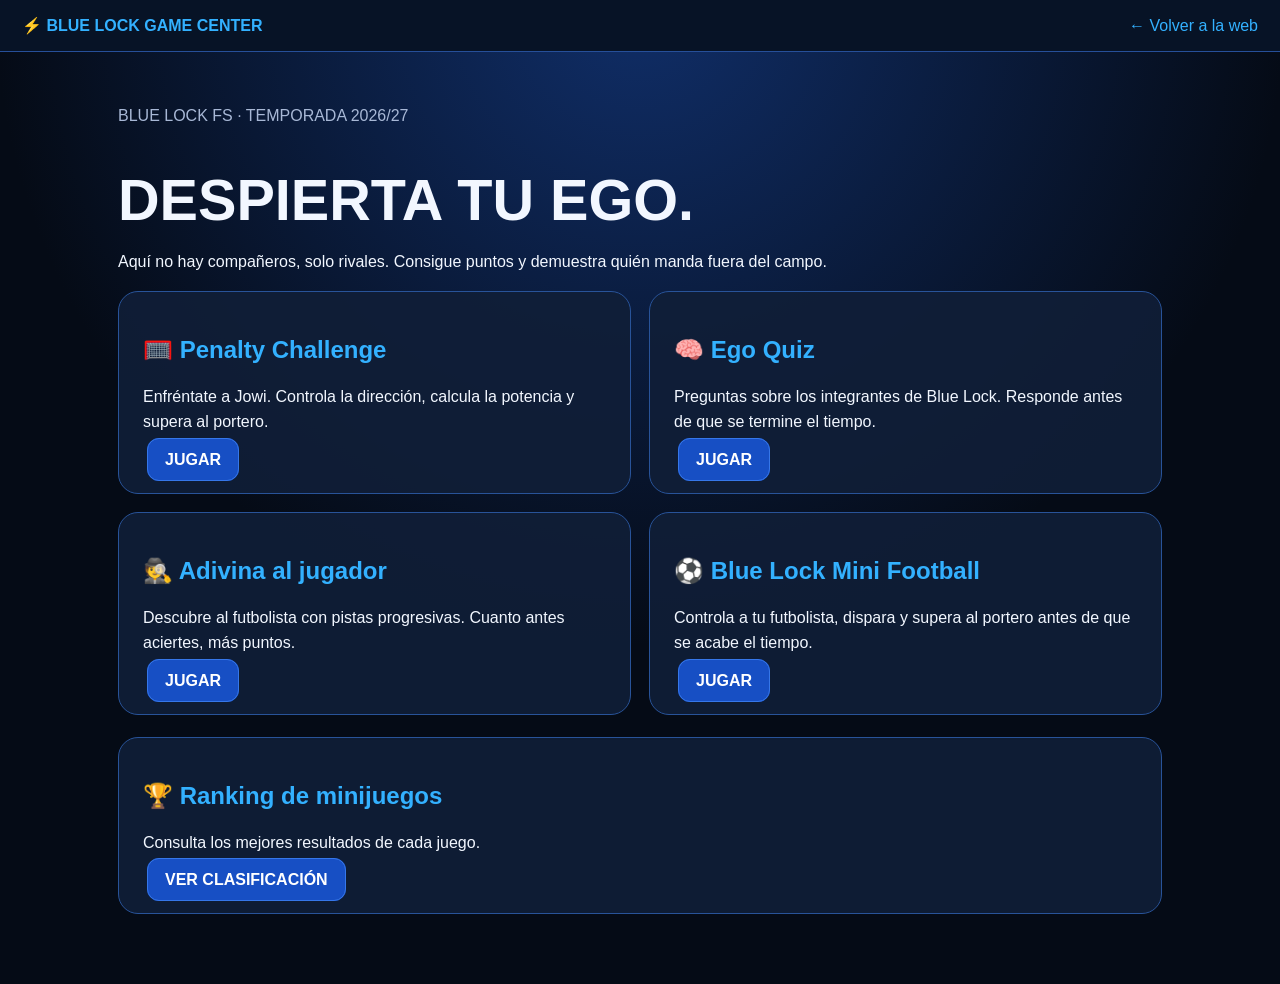
==== juegos.html @ 75c58702 "Add files via upload" ====
<!DOCTYPE html>
<html lang="es">
<head>
<meta charset="UTF-8">
<meta name="viewport" content="width=device-width, initial-scale=1">
<title>Blue Lock Game Center</title>
<link rel="stylesheet" href="juegos/estilo.css">
</head>
<body>

<header>
  <strong>⚡ BLUE LOCK GAME CENTER</strong>
  <a href="index.html">← Volver a la web</a>
</header>

<main>
  <p class="muted">BLUE LOCK FS · TEMPORADA 2026/27</p>
  <h1>DESPIERTA TU EGO.</h1>
  <p>
    Aquí no hay compañeros, solo rivales.
    Consigue puntos y demuestra quién manda
    fuera del campo.
  </p>

  <div class="grid">

    <div class="card">
      <h2>🥅 Penalty Challenge</h2>
      <p>
        Enfréntate a Jowi. Controla la dirección,
        calcula la potencia y supera al portero.
      </p>
      <a class="btn" href="juegos/penaltis.html">JUGAR</a>
    </div>

    <div class="card">
      <h2>🧠 Ego Quiz</h2>
      <p>
        Preguntas sobre los integrantes de Blue Lock.
        Responde antes de que se termine el tiempo.
      </p>
      <a class="btn" href="juegos/trivial.html">JUGAR</a>
    </div>

    <div class="card">
      <h2>🕵️ Adivina al jugador</h2>
      <p>
        Descubre al futbolista con pistas progresivas.
        Cuanto antes aciertes, más puntos.
      </p>
      <a class="btn" href="juegos/adivina.html">JUGAR</a>
    </div>

    <div class="card">
      <h2>⚽ Blue Lock Mini Football</h2>
      <p>
        Controla a tu futbolista, dispara y supera
        al portero antes de que se acabe el tiempo.
      </p>
      <a class="btn" href="juegos/futbol.html">JUGAR</a>
    </div>

  </div>

  <div class="card" style="margin-top:22px">
    <h2>🏆 Ranking de minijuegos</h2>
    <p>Consulta los mejores resultados de cada juego.</p>
    <a class="btn" href="juegos/ranking.html">
      VER CLASIFICACIÓN
    </a>
  </div>
</main>

</body>
</html>
---- juegos/estilo.css ----
:root {
  --bg: #050b16;
  --panel: #101e38;
  --blue: #1b6fff;
  --cyan: #33b1ff;
  --text: #f2f7ff;
  --muted: #a8b8d6;
}

* { box-sizing: border-box; }

body {
  margin: 0;
  color: var(--text);
  font-family: Arial, sans-serif;
  background:
    radial-gradient(circle at top, #102e68, transparent 55%),
    var(--bg);
  min-height: 100vh;
}

header {
  background: #071326;
  border-bottom: 1px solid #264f99;
  padding: 16px 22px;
  display: flex;
  align-items: center;
  justify-content: space-between;
  gap: 12px;
  flex-wrap: wrap;
}

header strong { color: var(--cyan); }

a { color: var(--cyan); text-decoration: none; }

main {
  max-width: 1080px;
  margin: auto;
  padding: 35px 18px 70px;
}

h1 {
  font-size: clamp(2rem, 6vw, 3.6rem);
  margin-bottom: 12px;
}

h2 { color: var(--cyan); }

p { line-height: 1.6; }

.muted { color: var(--muted); }

.grid {
  display: grid;
  grid-template-columns: repeat(2, minmax(0, 1fr));
  gap: 18px;
}

.card {
  background: #101e38e8;
  border: 1px solid #285399;
  border-radius: 20px;
  padding: 24px;
}

.card:hover { border-color: var(--cyan); }

.btn, button {
  cursor: pointer;
  border: 1px solid #3677e9;
  border-radius: 12px;
  background: #174fc4;
  color: white;
  padding: 12px 17px;
  font: inherit;
  font-weight: bold;
  margin: 4px;
}

button:hover, .btn:hover {
  background: #2376f5;
}

button:disabled {
  opacity: .45;
  cursor: not-allowed;
}

input {
  background: #081426;
  color: white;
  border: 1px solid #3974cd;
  padding: 12px;
  border-radius: 10px;
  max-width: 100%;
}

.status {
  color: var(--cyan);
  font-weight: bold;
  min-height: 28px;
}

.score {
  display: inline-block;
  padding: 12px 18px;
  background: #173a76;
  border-radius: 12px;
  margin: 5px;
}

canvas {
  display: block;
  max-width: 100%;
  background: #126342;
  border: 4px solid white;
  border-radius: 12px;
  margin: 20px auto;
  touch-action: none;
}

.choice {
  display: block;
  width: 100%;
  margin: 9px 0;
  text-align: left;
}

table {
  width: 100%;
  border-collapse: collapse;
}

th, td {
  text-align: left;
  padding: 12px;
  border-bottom: 1px solid #285399;
}

@media (max-width: 700px) {
  .grid { grid-template-columns: 1fr; }
}
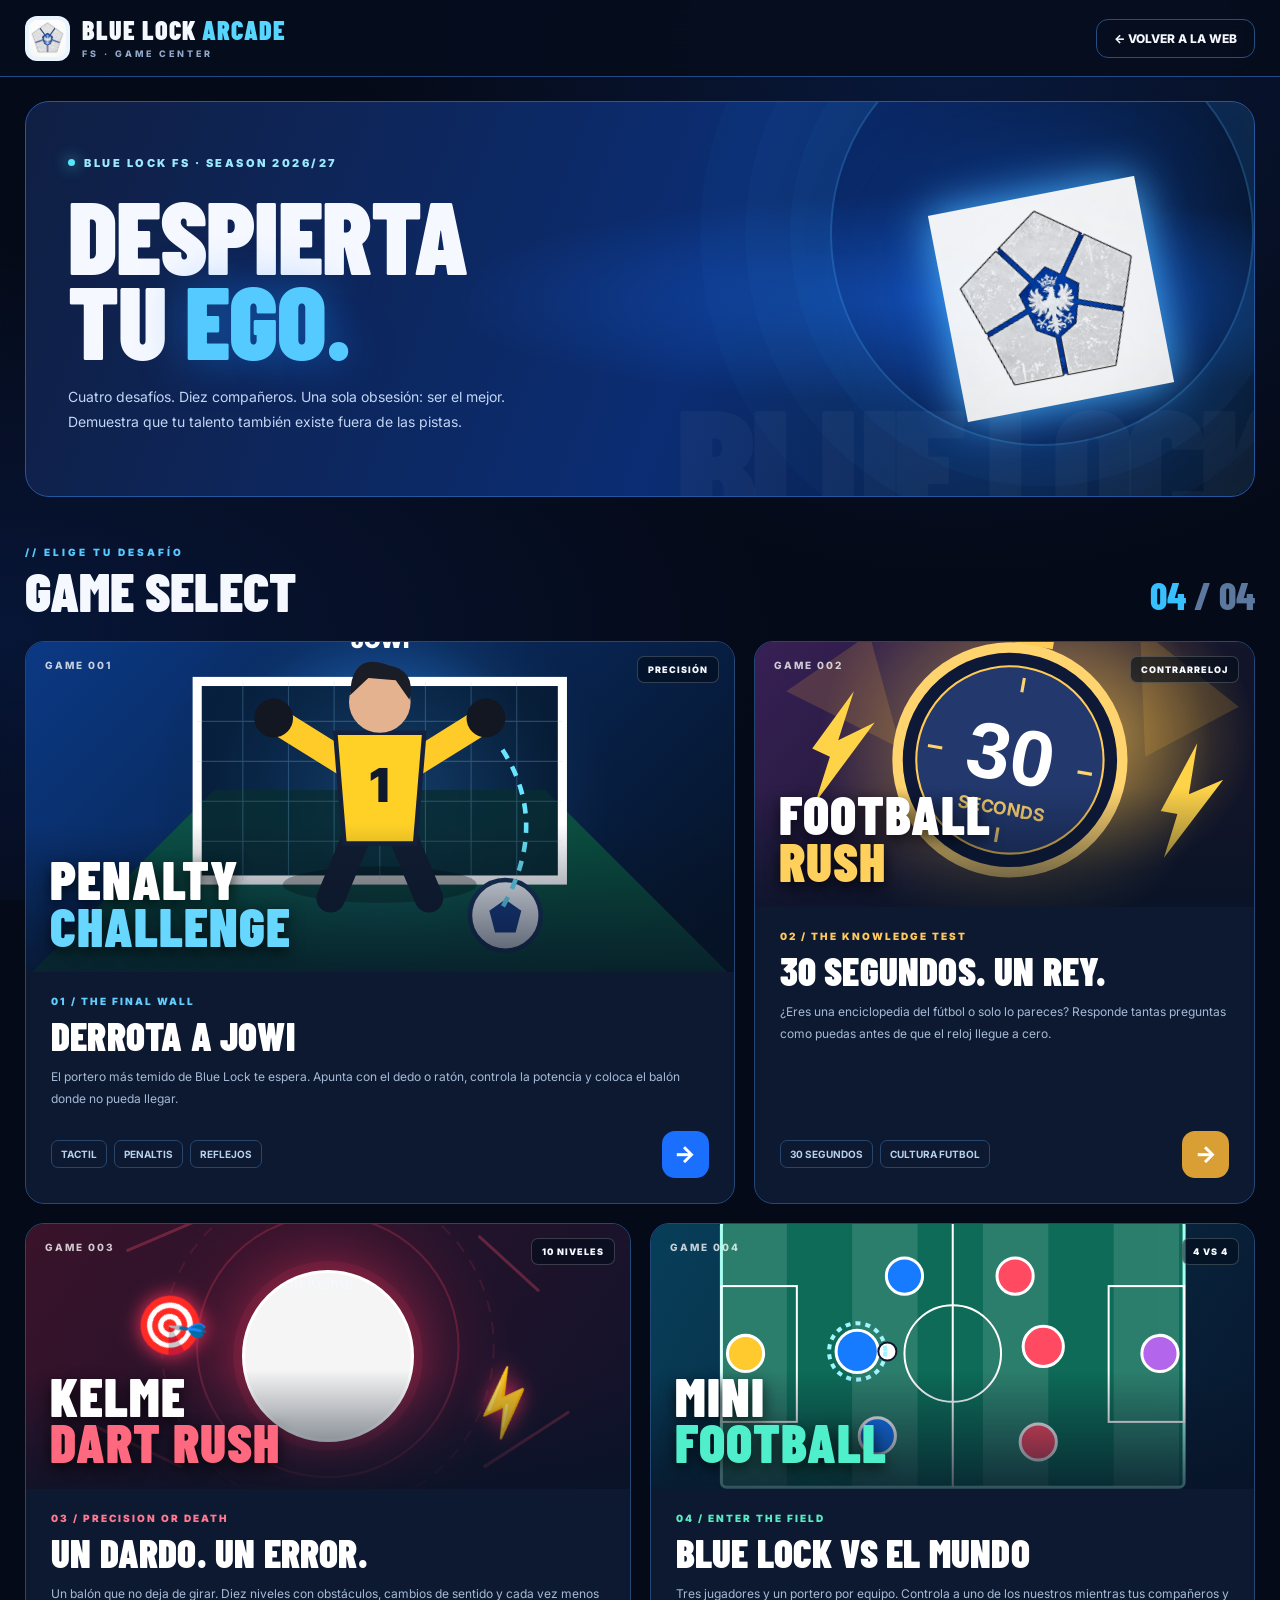
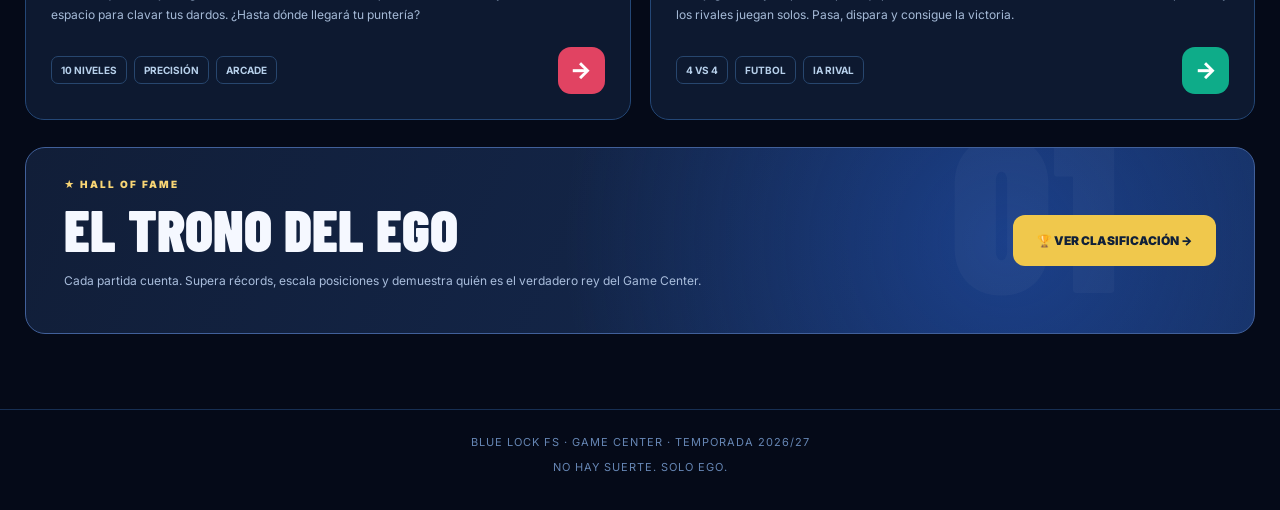
==== commit 0ab601ff: "Update juegos.html" ====
--- a/juegos.html
+++ b/juegos.html
@@ -4,73 +4,1422 @@
 <head>
 <meta charset="UTF-8">
 <meta name="viewport" content="width=device-width, initial-scale=1">
-<title>Blue Lock Game Center</title>
-<link rel="stylesheet" href="juegos/estilo.css">
+<meta name="theme-color" content="#050a18">
+<title>Blue Lock Arcade | Game Center</title>
+
+<style>
+@import url('https://fonts.googleapis.com/css2?family=Barlow+Condensed:wght@500;600;700;800;900&family=Inter:wght@400;500;600;700;800;900&display=swap');
+
+:root {
+  --bg:#050a18;
+  --surface:#0d1830;
+  --blue:#2176ff;
+  --cyan:#57d7ff;
+  --white:#f5f8ff;
+  --muted:#93a9ca;
+  --line:#24436c;
+}
+
+* {
+  box-sizing:border-box;
+}
+
+html {
+  scroll-behavior:smooth;
+}
+
+body {
+  margin:0;
+  background:var(--bg);
+  color:var(--white);
+  font-family:Inter,Arial,sans-serif;
+  overflow-x:hidden;
+}
+
+a {
+  text-decoration:none;
+  color:inherit;
+}
+
+button {
+  font:inherit;
+  cursor:pointer;
+}
+
+/* FONDO GENERAL */
+
+body::before {
+  content:"";
+  position:fixed;
+  inset:0;
+  z-index:-2;
+  pointer-events:none;
+
+  background:
+    radial-gradient(
+      ellipse at 75% 5%,
+      #14419c45,
+      transparent 44%
+    ),
+    radial-gradient(
+      ellipse at 0% 70%,
+      #0b2e7950,
+      transparent 43%
+    ),
+    #050a18;
+}
+
+body::after {
+  content:"";
+  position:fixed;
+  inset:0;
+  z-index:-1;
+  pointer-events:none;
+  opacity:.13;
+
+  background-image:
+    linear-gradient(#6494df25 1px,transparent 1px),
+    linear-gradient(90deg,#6494df25 1px,transparent 1px);
+
+  background-size:54px 54px;
+  mask-image:linear-gradient(transparent,#000 35%,transparent);
+}
+
+/* CABECERA */
+
+.arcade-header {
+  position:sticky;
+  top:0;
+  z-index:50;
+  background:#060d1dee;
+  backdrop-filter:blur(16px);
+  border-bottom:1px solid #224a87;
+}
+
+.header-inner {
+  max-width:1300px;
+  margin:auto;
+  min-height:76px;
+  padding:12px 25px;
+
+  display:flex;
+  align-items:center;
+  justify-content:space-between;
+  gap:20px;
+}
+
+.logo-group {
+  display:flex;
+  align-items:center;
+  gap:12px;
+}
+
+.logo-group img {
+  width:45px;
+  height:45px;
+  object-fit:contain;
+  background:#eaf4ff;
+  border-radius:12px;
+  padding:4px;
+}
+
+.logo-title {
+  font-family:'Barlow Condensed',Impact,sans-serif;
+  font-size:26px;
+  font-weight:900;
+  letter-spacing:1px;
+  line-height:1;
+}
+
+.logo-title span {
+  color:var(--cyan);
+}
+
+.logo-sub {
+  display:block;
+  font-family:Inter,sans-serif;
+  font-size:9px;
+  font-weight:800;
+  letter-spacing:3px;
+  color:var(--muted);
+  margin-top:5px;
+}
+
+.header-back {
+  border:1px solid #284d83;
+  padding:11px 17px;
+  border-radius:12px;
+  font-size:12px;
+  font-weight:800;
+  transition:.2s;
+}
+
+.header-back:hover {
+  background:#1a509a;
+  border-color:#65caff;
+}
+
+/* CUERPO */
+
+.arcade-container {
+  max-width:1300px;
+  margin:auto;
+  padding:0 25px 75px;
+}
+
+/* HERO SUPERIOR */
+
+.arcade-hero {
+  position:relative;
+  min-height:300px;
+  display:flex;
+  align-items:center;
+  overflow:hidden;
+  padding:48px 42px;
+  margin-top:24px;
+  border-radius:24px;
+  border:1px solid #26569d;
+
+  background:
+    radial-gradient(
+      ellipse at 75% 50%,
+      #1662de88,
+      transparent 38%
+    ),
+    linear-gradient(
+      110deg,
+      #101f43 0%,
+      #0b2d73 55%,
+      #071426 100%
+    );
+}
+
+.arcade-hero::before {
+  content:"";
+  position:absolute;
+  width:420px;
+  height:420px;
+  right:0;
+  top:-80px;
+  border:2px solid #4cb9ff44;
+  border-radius:50%;
+  box-shadow:
+    0 0 0 40px #37aaff0b,
+    0 0 0 85px #37aaff09,
+    0 0 0 130px #37aaff07;
+}
+
+.arcade-hero::after {
+  content:"BLUE LOCK";
+  position:absolute;
+  right:-25px;
+  bottom:-68px;
+  font-family:'Barlow Condensed',Impact,sans-serif;
+  font-weight:900;
+  font-size:170px;
+  letter-spacing:-8px;
+  color:#ffffff09;
+  white-space:nowrap;
+  pointer-events:none;
+}
+
+.hero-copy {
+  position:relative;
+  z-index:2;
+  max-width:690px;
+}
+
+.hero-label {
+  display:inline-flex;
+  align-items:center;
+  gap:9px;
+  font-size:11px;
+  font-weight:900;
+  letter-spacing:2.5px;
+  color:#9ce9ff;
+}
+
+.hero-label::before {
+  content:"";
+  width:7px;
+  height:7px;
+  background:#54e8ff;
+  border-radius:50%;
+  box-shadow:0 0 15px #54e8ff;
+}
+
+.arcade-hero h1 {
+  font-family:'Barlow Condensed',Impact,sans-serif;
+  font-size:clamp(55px,8vw,112px);
+  font-weight:900;
+  line-height:.83;
+  letter-spacing:-1px;
+  margin:22px 0;
+}
+
+.arcade-hero h1 span {
+  color:#54caff;
+  text-shadow:0 0 45px #1c8aff80;
+}
+
+.arcade-hero p {
+  color:#c2d5f4;
+  max-width:480px;
+  font-size:14px;
+  line-height:1.8;
+}
+
+.hero-emblem {
+  position:absolute;
+  right:8%;
+  top:50%;
+  transform:translateY(-50%) rotate(-11deg);
+  width:210px;
+  filter:
+    drop-shadow(0 0 22px #4ab6ff)
+    drop-shadow(0 0 60px #166aff80);
+  animation:emblemFloat 5s ease-in-out infinite;
+  opacity:.95;
+}
+
+@keyframes emblemFloat {
+  0%,100% {
+    transform:translateY(-50%) rotate(-11deg);
+  }
+  50% {
+    transform:translateY(-55%) rotate(-7deg);
+  }
+}
+
+/* TÍTULOS DE SECCIÓN */
+
+.section-heading {
+  display:flex;
+  align-items:flex-end;
+  justify-content:space-between;
+  gap:20px;
+  margin:49px 0 23px;
+}
+
+.section-kicker {
+  font-size:10px;
+  letter-spacing:3px;
+  font-weight:900;
+  color:#58caff;
+}
+
+.section-heading h2 {
+  font-family:'Barlow Condensed',Impact,sans-serif;
+  font-size:clamp(36px,5vw,55px);
+  font-weight:900;
+  margin:5px 0 0;
+  line-height:1;
+}
+
+.section-count {
+  font-family:'Barlow Condensed',Impact,sans-serif;
+  font-size:38px;
+  font-weight:800;
+  color:#5d789e;
+}
+
+.section-count span {
+  color:#38bfff;
+}
+
+/* GRID DE JUEGOS */
+
+.games-grid {
+  display:grid;
+  grid-template-columns:repeat(12,minmax(0,1fr));
+  gap:19px;
+}
+
+.game-tile {
+  position:relative;
+  display:flex;
+  flex-direction:column;
+  overflow:hidden;
+  min-width:0;
+  border-radius:19px;
+  border:1px solid #244776;
+  background:#0d1930;
+  transition:
+    transform .25s,
+    border-color .25s,
+    box-shadow .25s;
+}
+
+.game-tile:hover {
+  transform:translateY(-7px);
+  border-color:#4cbfff;
+  box-shadow:0 22px 60px #0009,0 0 24px #1489ff33;
+}
+
+.game-tile:focus-visible {
+  outline:3px solid #8ee4ff;
+  outline-offset:4px;
+}
+
+/* Primer juego grande */
+
+.game-featured {
+  grid-column:span 7;
+}
+
+/* Segundo juego */
+
+.game-secondary {
+  grid-column:span 5;
+}
+
+/* Fila inferior */
+
+.game-half {
+  grid-column:span 6;
+}
+
+/* PORTADAS */
+
+.game-art {
+  position:relative;
+  display:flex;
+  align-items:center;
+  justify-content:center;
+  height:265px;
+  overflow:hidden;
+  isolation:isolate;
+}
+
+.game-featured .game-art {
+  height:330px;
+}
+
+.game-art::after {
+  content:"";
+  position:absolute;
+  inset:0;
+  z-index:5;
+  pointer-events:none;
+  background:linear-gradient(
+    180deg,
+    transparent 55%,
+    #071326bb 100%
+  );
+}
+
+.game-art svg {
+  width:100%;
+  height:100%;
+  position:absolute;
+  inset:0;
+}
+
+.game-number {
+  position:absolute;
+  z-index:10;
+  top:17px;
+  left:19px;
+  font-size:10px;
+  letter-spacing:2px;
+  color:#ffffffc4;
+  font-weight:800;
+}
+
+.game-type {
+  position:absolute;
+  z-index:10;
+  top:14px;
+  right:15px;
+  padding:7px 10px;
+  background:#030d1a99;
+  border:1px solid #ffffff30;
+  border-radius:7px;
+  font-size:9px;
+  font-weight:900;
+  letter-spacing:1px;
+}
+
+/* PENALTIS */
+
+.penalty-art {
+  background:
+    radial-gradient(circle at 50% 50%,#167effbb,transparent 45%),
+    linear-gradient(135deg,#0b3984,#051122);
+}
+
+.penalty-art .cover-title {
+  color:#fff;
+}
+
+/* TRIVIAL */
+
+.quiz-art {
+  background:
+    radial-gradient(circle at 72% 35%,#f3b64166,transparent 35%),
+    linear-gradient(130deg,#382055,#121529 70%);
+}
+
+/* DARDOS */
+
+.dart-art {
+  background:
+    radial-gradient(circle at center,#df28504c,transparent 55%),
+    linear-gradient(125deg,#39132a,#10132b);
+}
+
+.dart-ball {
+  width:172px;
+  height:172px;
+  position:absolute;
+  z-index:3;
+  top:50%;
+  left:50%;
+  transform:translate(-50%,-50%);
+
+  border-radius:50%;
+  border:3px solid #fff;
+  box-shadow:
+    0 0 0 9px #ff436019,
+    0 0 55px #fa386170;
+
+  background:#f5f5f5;
+  object-fit:cover;
+
+  animation:ballSpin 9s linear infinite;
+}
+
+@keyframes ballSpin {
+  from {
+    transform:translate(-50%,-50%) rotate(0deg);
+  }
+  to {
+    transform:translate(-50%,-50%) rotate(360deg);
+  }
+}
+
+.dart-decoration {
+  position:absolute;
+  z-index:4;
+  font-size:57px;
+  filter:drop-shadow(0 0 10px #ff315c);
+}
+
+.dart-one {
+  left:18%;
+  top:25%;
+  transform:rotate(35deg);
+}
+
+.dart-two {
+  right:15%;
+  bottom:20%;
+  transform:rotate(-25deg);
+}
+
+/* MINI FOOTBALL */
+
+.football-art {
+  background:
+    radial-gradient(circle at center,#158e8170,transparent 62%),
+    linear-gradient(120deg,#083e59,#08172e);
+}
+
+/* TEXTO DE LAS TARJETAS */
+
+.game-content {
+  padding:23px 25px 25px;
+  display:flex;
+  flex-direction:column;
+  flex:1;
+}
+
+.game-category {
+  font-size:10px;
+  font-weight:900;
+  color:#62ceff;
+  letter-spacing:2px;
+}
+
+.game-content h3 {
+  font-family:'Barlow Condensed',Impact,sans-serif;
+  font-size:clamp(29px,3.5vw,39px);
+  font-weight:900;
+  letter-spacing:.2px;
+  margin:9px 0 11px;
+  line-height:1;
+  color:white;
+}
+
+.game-content p {
+  color:#a5bad7;
+  font-size:12px;
+  line-height:1.8;
+  margin:0;
+}
+
+.game-bottom {
+  margin-top:auto;
+  padding-top:21px;
+  display:flex;
+  justify-content:space-between;
+  align-items:center;
+  gap:14px;
+}
+
+.game-tags {
+  display:flex;
+  gap:7px;
+  flex-wrap:wrap;
+}
+
+.game-tag {
+  color:#b7d0eb;
+  font-size:10px;
+  font-weight:700;
+  border:1px solid #27466e;
+  border-radius:7px;
+  padding:7px 9px;
+}
+
+.play-arrow {
+  width:47px;
+  height:47px;
+  border-radius:13px;
+  display:grid;
+  place-items:center;
+  background:#1b6fff;
+  color:white;
+  font-size:23px;
+  font-weight:800;
+  flex-shrink:0;
+  transition:.2s;
+}
+
+.game-tile:hover .play-arrow {
+  background:#49c5ff;
+  color:#06152c;
+  transform:translateX(4px);
+}
+
+/* TEXTO SOBRE PORTADAS */
+
+.art-title {
+  position:absolute;
+  z-index:6;
+  left:24px;
+  bottom:23px;
+  font-family:'Barlow Condensed',Impact,sans-serif;
+  font-size:clamp(30px,5vw,54px);
+  font-weight:900;
+  line-height:.86;
+  letter-spacing:1px;
+  color:#fff;
+  text-shadow:0 5px 15px #000b;
+}
+
+.art-title span {
+  color:#68d7ff;
+}
+
+.quiz-art .art-title span {
+  color:#ffd05c;
+}
+
+.dart-art .art-title span {
+  color:#ff697f;
+}
+
+.football-art .art-title span {
+  color:#50efcb;
+}
+
+/* RANKING */
+
+.ranking-banner {
+  position:relative;
+  display:grid;
+  grid-template-columns:1fr auto;
+  gap:25px;
+  align-items:center;
+  overflow:hidden;
+  margin-top:27px;
+  padding:30px 38px;
+
+  border-radius:20px;
+  border:1px solid #41609a;
+  background:
+    radial-gradient(circle at 80% 50%,#2257c480,transparent 45%),
+    linear-gradient(115deg,#111e38,#152b55);
+}
+
+.ranking-banner::after {
+  content:"01";
+  position:absolute;
+  right:135px;
+  top:-75px;
+  font-family:'Barlow Condensed',Impact,sans-serif;
+  font-weight:900;
+  font-size:220px;
+  color:#ffffff08;
+  pointer-events:none;
+}
+
+.ranking-left {
+  position:relative;
+  z-index:2;
+}
+
+.ranking-label {
+  color:#f9d675;
+  font-size:10px;
+  font-weight:900;
+  letter-spacing:2px;
+}
+
+.ranking-left h2 {
+  font-family:'Barlow Condensed',Impact,sans-serif;
+  font-weight:900;
+  font-size:clamp(37px,5vw,58px);
+  line-height:1;
+  margin:10px 0;
+}
+
+.ranking-left p {
+  color:#a9bddc;
+  font-size:12px;
+  line-height:1.8;
+}
+
+.ranking-button {
+  position:relative;
+  z-index:2;
+  padding:18px 24px;
+  border-radius:12px;
+  background:#f0c84c;
+  color:#102039;
+  font-weight:900;
+  font-size:12px;
+  white-space:nowrap;
+  transition:.2s;
+}
+
+.ranking-button:hover {
+  transform:translateY(-3px);
+  background:#ffe38c;
+}
+
+/* PIE */
+
+.arcade-footer {
+  border-top:1px solid #172f53;
+  padding:25px 15px;
+  text-align:center;
+  color:#6686b4;
+  font-size:11px;
+  letter-spacing:1px;
+}
+
+/* ANIMACIONES */
+
+@keyframes pulseGlow {
+  0%,100% {opacity:.6;}
+  50% {opacity:1;}
+}
+
+@keyframes slideIn {
+  from {
+    opacity:0;
+    transform:translateY(20px);
+  }
+  to {
+    opacity:1;
+    transform:translateY(0);
+  }
+}
+
+.game-tile {
+  animation:slideIn .55s both;
+}
+
+.game-tile:nth-child(2) {animation-delay:.08s;}
+.game-tile:nth-child(3) {animation-delay:.16s;}
+.game-tile:nth-child(4) {animation-delay:.24s;}
+
+/* RESPONSIVE */
+
+@media(max-width:950px) {
+  .game-featured,
+  .game-secondary,
+  .game-half {
+    grid-column:span 6;
+  }
+
+  .game-featured .game-art {
+    height:265px;
+  }
+
+  .hero-emblem {
+    width:150px;
+    right:5%;
+    opacity:.6;
+  }
+}
+
+@media(max-width:650px) {
+  .arcade-container {
+    padding:0 13px 50px;
+  }
+
+  .header-inner {
+    padding:10px 14px;
+  }
+
+  .logo-title {
+    font-size:21px;
+  }
+
+  .logo-group img {
+    width:37px;
+    height:37px;
+  }
+
+  .header-back {
+    font-size:10px;
+    padding:9px 11px;
+  }
+
+  .arcade-hero {
+    min-height:265px;
+    padding:30px 23px;
+    margin-top:13px;
+  }
+
+  .arcade-hero h1 {
+    font-size:66px;
+  }
+
+  .arcade-hero p {
+    font-size:12px;
+    max-width:270px;
+  }
+
+  .hero-emblem {
+    width:125px;
+    right:-24px;
+    top:37%;
+    opacity:.32;
+  }
+
+  .section-heading {
+    margin:36px 0 18px;
+  }
+
+  .game-featured,
+  .game-secondary,
+  .game-half {
+    grid-column:span 12;
+  }
+
+  .game-art,
+  .game-featured .game-art {
+    height:235px;
+  }
+
+  .game-content {
+    padding:19px;
+  }
+
+  .game-content h3 {
+    font-size:33px;
+  }
+
+  .art-title {
+    font-size:42px;
+  }
+
+  .ranking-banner {
+    grid-template-columns:1fr;
+    padding:25px;
+    gap:15px;
+  }
+
+  .ranking-button {
+    text-align:center;
+  }
+}
+
+@media(prefers-reduced-motion:reduce) {
+  *,
+  *::before,
+  *::after {
+    animation-duration:.01ms!important;
+    transition-duration:.01ms!important;
+  }
+}
+</style>
 </head>
+
 <body>
 
-<header>
-  <strong>⚡ BLUE LOCK GAME CENTER</strong>
-  <a href="index.html">← Volver a la web</a>
+<!-- CABECERA -->
+
+<header class="arcade-header">
+  <div class="header-inner">
+
+    <a href="index.html" class="logo-group">
+      <img src="assets/logo-bluelock.png" alt="Escudo Blue Lock">
+
+      <div>
+        <div class="logo-title">
+          BLUE LOCK <span>ARCADE</span>
+        </div>
+        <small class="logo-sub">FS · GAME CENTER</small>
+      </div>
+    </a>
+
+    <a href="index.html" class="header-back">
+      ← VOLVER A LA WEB
+    </a>
+
+  </div>
 </header>
 
-<main>
-  <p class="muted">BLUE LOCK FS · TEMPORADA 2026/27</p>
-  <h1>DESPIERTA TU EGO.</h1>
-  <p>
-    Aquí no hay compañeros, solo rivales.
-    Consigue puntos y demuestra quién manda
-    fuera del campo.
-  </p>
-
-  <div class="grid">
-
-    <div class="card">
-      <h2>🥅 Penalty Challenge</h2>
+<main class="arcade-container">
+
+  <!-- PORTADA PRINCIPAL -->
+
+  <section class="arcade-hero">
+
+    <div class="hero-copy">
+      <div class="hero-label">
+        BLUE LOCK FS · SEASON 2026/27
+      </div>
+
+      <h1>
+        DESPIERTA<br>
+        TU <span>EGO.</span>
+      </h1>
+
       <p>
-        Enfréntate a Jowi. Controla la dirección,
-        calcula la potencia y supera al portero.
+        Cuatro desafíos. Diez compañeros.
+        Una sola obsesión: ser el mejor.
+        Demuestra que tu talento también existe
+        fuera de las pistas.
       </p>
-      <a class="btn" href="juegos/penaltis.html">JUGAR</a>
     </div>
 
-    <div class="card">
-      <h2>🧠 Ego Quiz</h2>
+    <img
+      class="hero-emblem"
+      src="assets/logo-bluelock.png"
+      alt=""
+    >
+
+  </section>
+
+  <!-- SELECCIÓN DE JUEGOS -->
+
+  <div class="section-heading">
+    <div>
+      <div class="section-kicker">
+        // ELIGE TU DESAFÍO
+      </div>
+      <h2>GAME SELECT</h2>
+    </div>
+
+    <div class="section-count">
+      <span>04</span> / 04
+    </div>
+  </div>
+
+  <div class="games-grid">
+
+    <!-- ==================================
+         JUEGO 1 - PENALTIS
+    =================================== -->
+
+    <a href="juegos/penaltis.html"
+       class="game-tile game-featured">
+
+      <div class="game-art penalty-art">
+
+        <span class="game-number">GAME 001</span>
+        <span class="game-type">PRECISIÓN</span>
+
+        <svg viewBox="0 0 620 340"
+             preserveAspectRatio="xMidYMid slice"
+             aria-hidden="true">
+
+          <defs>
+            <radialGradient id="penaltyGlow">
+              <stop stop-color="#399cff" stop-opacity=".9"/>
+              <stop offset="1" stop-color="#051329" stop-opacity="0"/>
+            </radialGradient>
+          </defs>
+
+          <circle cx="320" cy="160" r="210"
+                  fill="url(#penaltyGlow)"/>
+
+          <!-- Campo -->
+          <path d="M 0 320 L 165 155 L 455 155 L 620 320"
+                fill="#0c593f" opacity=".8"/>
+
+          <!-- Portería -->
+          <rect x="150" y="60" width="320" height="174"
+                fill="#07192cb0"
+                stroke="white" stroke-width="8"/>
+
+          <!-- Red -->
+          <g stroke="#90d8ff" opacity=".22">
+            <path d="M190 60V234 M230 60V234 M270 60V234
+                     M310 60V234 M350 60V234 M390 60V234
+                     M430 60V234"/>
+            <path d="M150 95H470 M150 130H470
+                     M150 165H470 M150 200H470"/>
+          </g>
+
+          <!-- Portero Jowi -->
+          <g transform="translate(310 150)">
+            <ellipse cx="0" cy="88" rx="85" ry="16"
+                     fill="#000" opacity=".3"/>
+
+            <!-- Piernas -->
+            <path d="M-17 38L-43 100 M17 38L43 100"
+                  stroke="#111c31"
+                  stroke-width="25"
+                  stroke-linecap="round"/>
+
+            <!-- Brazos -->
+            <path d="M-30 -18L-91 -56
+                     M30 -18L91 -56"
+                  stroke="#ffcb29"
+                  stroke-width="23"
+                  stroke-linecap="round"/>
+
+            <!-- Guantes -->
+            <circle cx="-93" cy="-58" r="17" fill="#121722"/>
+            <circle cx="93" cy="-58" r="17" fill="#121722"/>
+
+            <!-- Cuerpo -->
+            <path d="M-39 -45L39 -45L31 52L-31 52Z"
+                  fill="#ffd126"
+                  stroke="#15213c" stroke-width="4"/>
+
+            <text x="0" y="16" text-anchor="middle"
+                  font-size="41" font-weight="900"
+                  fill="#111a2c">1</text>
+
+            <!-- Cabeza -->
+            <circle cx="0" cy="-72" r="27"
+                    fill="#e5b290"/>
+
+            <!-- Pelo -->
+            <path d="M-26 -78Q-25 -117 8 -104
+                     Q32 -100 26 -74
+                     L14 -91L-10 -93Z"
+                  fill="#1a1c26"/>
+
+            <text x="0" y="-119" font-size="19"
+                  font-weight="900" fill="white"
+                  text-anchor="middle">JOWI</text>
+          </g>
+
+          <!-- Balón -->
+          <circle cx="420" cy="265" r="31"
+                  fill="#f7f9ff"
+                  stroke="#173258" stroke-width="4"/>
+
+          <path d="M420 251L434 261L429 280
+                   L411 280L406 261Z"
+                fill="#183d89"/>
+
+          <!-- Trayectoria -->
+          <path d="M418 257Q460 182 415 116"
+                fill="none"
+                stroke="#69e6ff"
+                stroke-width="4"
+                stroke-dasharray="9 8"/>
+
+        </svg>
+
+        <div class="art-title">
+          PENALTY<br>
+          <span>CHALLENGE</span>
+        </div>
+
+      </div>
+
+      <div class="game-content">
+        <div class="game-category">
+          01 / THE FINAL WALL
+        </div>
+
+        <h3>DERROTA A JOWI</h3>
+
+        <p>
+          El portero más temido de Blue Lock te espera.
+          Apunta con el dedo o ratón, controla la potencia
+          y coloca el balón donde no pueda llegar.
+        </p>
+
+        <div class="game-bottom">
+          <div class="game-tags">
+            <span class="game-tag">TACTIL</span>
+            <span class="game-tag">PENALTIS</span>
+            <span class="game-tag">REFLEJOS</span>
+          </div>
+
+          <span class="play-arrow">→</span>
+        </div>
+      </div>
+
+    </a>
+
+    <!-- ==================================
+         JUEGO 2 - FOOTBALL RUSH
+    =================================== -->
+
+    <a href="juegos/trivial.html"
+       class="game-tile game-secondary">
+
+      <div class="game-art quiz-art">
+
+        <span class="game-number">GAME 002</span>
+        <span class="game-type">CONTRARRELOJ</span>
+
+        <svg viewBox="0 0 480 340"
+             preserveAspectRatio="xMidYMid slice"
+             aria-hidden="true">
+
+          <defs>
+            <radialGradient id="quizGlow">
+              <stop stop-color="#ffca55" stop-opacity=".6"/>
+              <stop offset="1" stop-color="#ffca55" stop-opacity="0"/>
+            </radialGradient>
+          </defs>
+
+          <circle cx="250" cy="150" r="190"
+                  fill="url(#quizGlow)"/>
+
+          <!-- Fragmentos decorativos -->
+          <path d="M30 90L110 35L140 145Z"
+                fill="#ffba3b" opacity=".17"/>
+          <path d="M370 30L465 105L375 153Z"
+                fill="#ffba3b" opacity=".16"/>
+
+          <!-- Cronómetro -->
+          <g transform="translate(245 156) rotate(10)">
+            <circle r="108" fill="#0e1938"
+                    stroke="#ffd36e" stroke-width="10"/>
+            <circle r="90" fill="#23386d"
+                    stroke="#ffca55" stroke-width="2"/>
+
+            <path d="M-22 -112V-131H22V-112"
+                  fill="#ffcb55"/>
+
+            <g stroke="#ffd36e" stroke-width="3">
+              <path d="M0 -80V-66 M80 0H66
+                       M0 80V66 M-80 0H-66"/>
+            </g>
+
+            <text x="0" y="21"
+                  text-anchor="middle"
+                  font-size="76"
+                  font-weight="900"
+                  fill="white"
+                  font-family="Arial">30</text>
+
+            <text x="0" y="53"
+                  text-anchor="middle"
+                  font-size="17"
+                  font-weight="bold"
+                  fill="#ffd36e">SECONDS</text>
+          </g>
+
+          <!-- Relámpagos -->
+          <path d="M55 145L95 90L80 137L115 120L58 197L72 153Z"
+                fill="#ffd348"/>
+          <path d="M390 205L425 140L417 189L450 175L393 250L406 208Z"
+                fill="#ffd348"/>
+
+        </svg>
+
+        <div class="art-title">
+          FOOTBALL<br>
+          <span>RUSH</span>
+        </div>
+
+      </div>
+
+      <div class="game-content">
+        <div class="game-category"
+             style="color:#ffc95d">
+          02 / THE KNOWLEDGE TEST
+        </div>
+
+        <h3>30 SEGUNDOS. UN REY.</h3>
+
+        <p>
+          ¿Eres una enciclopedia del fútbol o solo
+          lo pareces? Responde tantas preguntas
+          como puedas antes de que el reloj llegue a cero.
+        </p>
+
+        <div class="game-bottom">
+          <div class="game-tags">
+            <span class="game-tag">30 SEGUNDOS</span>
+            <span class="game-tag">CULTURA FUTBOL</span>
+          </div>
+
+          <span class="play-arrow"
+                style="background:#d99f35">→</span>
+        </div>
+      </div>
+
+    </a>
+
+    <!-- ==================================
+         JUEGO 3 - KELME DART RUSH
+    =================================== -->
+
+    <a href="juegos/adivina.html"
+       class="game-tile game-half">
+
+      <div class="game-art dart-art">
+
+        <span class="game-number">GAME 003</span>
+        <span class="game-type">10 NIVELES</span>
+
+        <!-- Gráficos de fondo -->
+        <svg viewBox="0 0 600 300"
+             preserveAspectRatio="xMidYMid slice"
+             aria-hidden="true">
+
+          <circle cx="300" cy="140" r="130"
+                  fill="none"
+                  stroke="#ff4560"
+                  stroke-opacity=".23"
+                  stroke-width="2"/>
+
+          <circle cx="300" cy="140" r="165"
+                  fill="none"
+                  stroke="#ff4560"
+                  stroke-opacity=".12"
+                  stroke-width="2"
+                  stroke-dasharray="12 10"/>
+
+          <path d="M100 45L170 15 M450 30L510 85
+                   M70 220L155 260 M455 260L540 205"
+                stroke="#ff4c6b"
+                stroke-width="3"
+                opacity=".3"/>
+
+        </svg>
+
+        <img
+          src="assets/balon-kelme.png"
+          class="dart-ball"
+          alt="Balón Kelme"
+        >
+
+        <span class="dart-decoration dart-one">🎯</span>
+        <span class="dart-decoration dart-two">⚡</span>
+
+        <div class="art-title">
+          KELME<br>
+          <span>DART RUSH</span>
+        </div>
+
+      </div>
+
+      <div class="game-content">
+        <div class="game-category"
+             style="color:#ff7992">
+          03 / PRECISION OR DEATH
+        </div>
+
+        <h3>UN DARDO. UN ERROR.</h3>
+
+        <p>
+          Un balón que no deja de girar.
+          Diez niveles con obstáculos, cambios de sentido
+          y cada vez menos espacio para clavar tus dardos.
+          ¿Hasta dónde llegará tu puntería?
+        </p>
+
+        <div class="game-bottom">
+          <div class="game-tags">
+            <span class="game-tag">10 NIVELES</span>
+            <span class="game-tag">PRECISIÓN</span>
+            <span class="game-tag">ARCADE</span>
+          </div>
+
+          <span class="play-arrow"
+                style="background:#e14362">→</span>
+        </div>
+      </div>
+
+    </a>
+
+    <!-- ==================================
+         JUEGO 4 - MINI FOOTBALL
+    =================================== -->
+
+    <a href="juegos/futbol.html"
+       class="game-tile game-half">
+
+      <div class="game-art football-art">
+
+        <span class="game-number">GAME 004</span>
+        <span class="game-type">4 VS 4</span>
+
+        <svg viewBox="0 0 600 300"
+             preserveAspectRatio="xMidYMid slice"
+             aria-hidden="true">
+
+          <!-- Campo perspectiva -->
+          <g transform="translate(70 15)">
+            <rect x="0" y="0"
+                  width="460" height="265"
+                  rx="5"
+                  fill="#0d6b57"
+                  stroke="#a2fff0"
+                  stroke-width="3"/>
+
+            <g opacity=".13" fill="#ffffff">
+              <rect x="0" y="0" width="65" height="265"/>
+              <rect x="130" y="0" width="65" height="265"/>
+              <rect x="260" y="0" width="65" height="265"/>
+              <rect x="390" y="0" width="65" height="265"/>
+            </g>
+
+            <path d="M230 0V265"
+                  stroke="white" stroke-width="2"/>
+
+            <circle cx="230" cy="132"
+                    r="48"
+                    stroke="white"
+                    stroke-width="2"
+                    fill="none"/>
+
+            <rect x="0" y="65" width="75" height="135"
+                  fill="none" stroke="white"
+                  stroke-width="2"/>
+
+            <rect x="385" y="65" width="75" height="135"
+                  fill="none" stroke="white"
+                  stroke-width="2"/>
+
+            <!-- Porteros -->
+            <circle cx="24" cy="132" r="18"
+                    fill="#ffca2d" stroke="white" stroke-width="3"/>
+            <circle cx="436" cy="132" r="18"
+                    fill="#b366ec" stroke="white" stroke-width="3"/>
+
+            <!-- Azules -->
+            <circle cx="135" cy="130" r="21"
+                    fill="#167bff" stroke="white" stroke-width="3"/>
+            <circle cx="182" cy="55" r="18"
+                    fill="#167bff" stroke="white" stroke-width="3"/>
+            <circle cx="155" cy="214" r="18"
+                    fill="#167bff" stroke="white" stroke-width="3"/>
+
+            <!-- Rivales -->
+            <circle cx="320" cy="125" r="20"
+                    fill="#ff4a62" stroke="white" stroke-width="3"/>
+            <circle cx="292" cy="55" r="18"
+                    fill="#ff4a62" stroke="white" stroke-width="3"/>
+            <circle cx="315" cy="220" r="18"
+                    fill="#ff4a62" stroke="white" stroke-width="3"/>
+
+            <!-- Balón -->
+            <circle cx="165" cy="130" r="9"
+                    fill="white" stroke="#10182d" stroke-width="2"/>
+
+            <!-- Anillo de jugador -->
+            <circle cx="135" cy="130" r="28"
+                    fill="none"
+                    stroke="#a0f6ff"
+                    stroke-width="4"
+                    stroke-dasharray="5 5"/>
+          </g>
+
+        </svg>
+
+        <div class="art-title">
+          MINI<br>
+          <span>FOOTBALL</span>
+        </div>
+
+      </div>
+
+      <div class="game-content">
+        <div class="game-category"
+             style="color:#5aebc6">
+          04 / ENTER THE FIELD
+        </div>
+
+        <h3>BLUE LOCK VS EL MUNDO</h3>
+
+        <p>
+          Tres jugadores y un portero por equipo.
+          Controla a uno de los nuestros mientras
+          tus compañeros y los rivales juegan solos.
+          Pasa, dispara y consigue la victoria.
+        </p>
+
+        <div class="game-bottom">
+          <div class="game-tags">
+            <span class="game-tag">4 VS 4</span>
+            <span class="game-tag">FUTBOL</span>
+            <span class="game-tag">IA RIVAL</span>
+          </div>
+
+          <span class="play-arrow"
+                style="background:#0eac89">→</span>
+        </div>
+      </div>
+
+    </a>
+
+  </div>
+
+  <!-- ==================================
+       RANKING GENERAL
+  =================================== -->
+
+  <section class="ranking-banner">
+
+    <div class="ranking-left">
+
+      <div class="ranking-label">
+        ★ HALL OF FAME
+      </div>
+
+      <h2>EL TRONO DEL EGO</h2>
+
       <p>
-        Preguntas sobre los integrantes de Blue Lock.
-        Responde antes de que se termine el tiempo.
+        Cada partida cuenta.
+        Supera récords, escala posiciones
+        y demuestra quién es el verdadero
+        rey del Game Center.
       </p>
-      <a class="btn" href="juegos/trivial.html">JUGAR</a>
+
     </div>
 
-    <div class="card">
-      <h2>🕵️ Adivina al jugador</h2>
-      <p>
-        Descubre al futbolista con pistas progresivas.
-        Cuanto antes aciertes, más puntos.
-      </p>
-      <a class="btn" href="juegos/adivina.html">JUGAR</a>
-    </div>
-
-    <div class="card">
-      <h2>⚽ Blue Lock Mini Football</h2>
-      <p>
-        Controla a tu futbolista, dispara y supera
-        al portero antes de que se acabe el tiempo.
-      </p>
-      <a class="btn" href="juegos/futbol.html">JUGAR</a>
-    </div>
-
-  </div>
-
-  <div class="card" style="margin-top:22px">
-    <h2>🏆 Ranking de minijuegos</h2>
-    <p>Consulta los mejores resultados de cada juego.</p>
-    <a class="btn" href="juegos/ranking.html">
-      VER CLASIFICACIÓN
+    <a href="juegos/ranking.html"
+       class="ranking-button">
+      🏆 VER CLASIFICACIÓN →
     </a>
-  </div>
+
+  </section>
+
 </main>
+
+<footer class="arcade-footer">
+  BLUE LOCK FS · GAME CENTER · TEMPORADA 2026/27
+  <p>NO HAY SUERTE. SOLO EGO.</p>
+</footer>
 
 </body>
 </html>
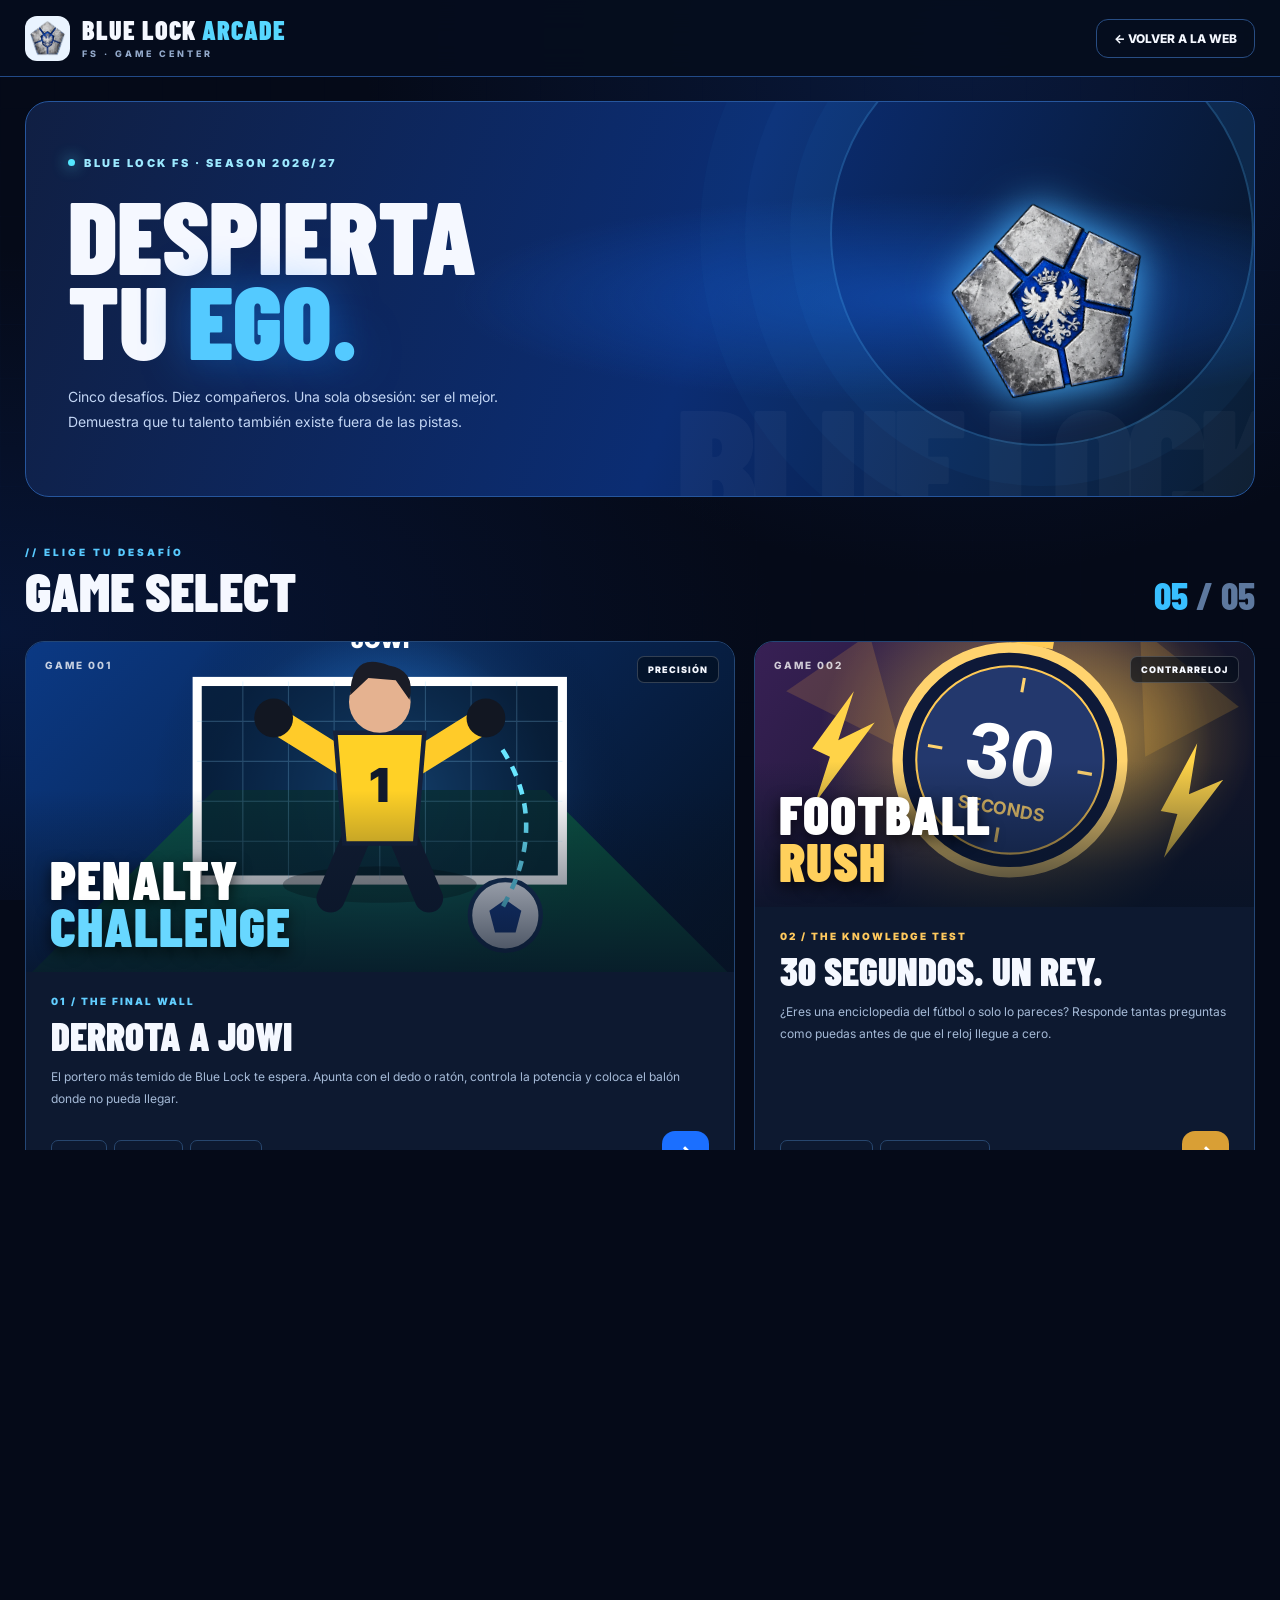
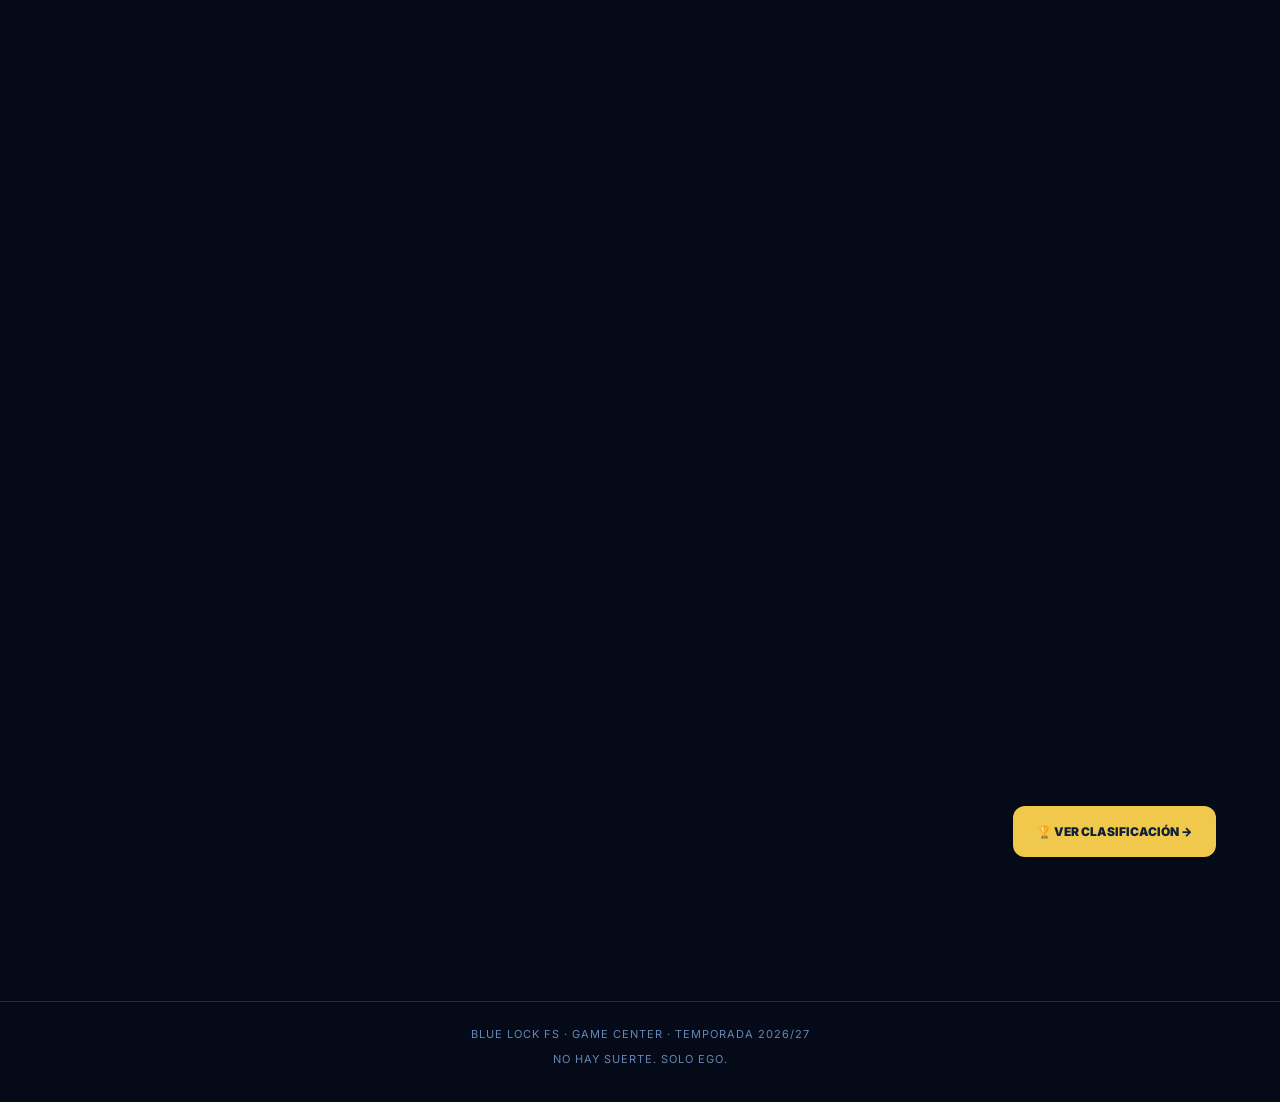
==== commit f2c27e06: "Update juegos.html" ====
--- a/juegos.html
+++ b/juegos.html
@@ -11,850 +11,612 @@
 @import url('https://fonts.googleapis.com/css2?family=Barlow+Condensed:wght@500;600;700;800;900&family=Inter:wght@400;500;600;700;800;900&display=swap');
 
 :root {
-  --bg:#050a18;
-  --surface:#0d1830;
-  --blue:#2176ff;
-  --cyan:#57d7ff;
-  --white:#f5f8ff;
-  --muted:#93a9ca;
-  --line:#24436c;
-}
-
-* {
-  box-sizing:border-box;
-}
-
-html {
-  scroll-behavior:smooth;
-}
-
+  --bg: #050a18;
+  --surface: #0d1830;
+  --blue: #2176ff;
+  --cyan: #57d7ff;
+  --white: #f5f8ff;
+  --muted: #93a9ca;
+  --line: #24436c;
+}
+* { box-sizing: border-box; }
+html { scroll-behavior: smooth; }
 body {
-  margin:0;
-  background:var(--bg);
-  color:var(--white);
-  font-family:Inter,Arial,sans-serif;
-  overflow-x:hidden;
-}
-
-a {
-  text-decoration:none;
-  color:inherit;
-}
-
-button {
-  font:inherit;
-  cursor:pointer;
-}
-
-/* FONDO GENERAL */
-
+  margin: 0;
+  background: var(--bg);
+  color: var(--white);
+  font-family: Inter, Arial, sans-serif;
+  overflow-x: hidden;
+}
+a { text-decoration: none; color: inherit; }
+button { font: inherit; cursor: pointer; }
+
+/* FONDO */
 body::before {
-  content:"";
-  position:fixed;
-  inset:0;
-  z-index:-2;
-  pointer-events:none;
-
+  content: "";
+  position: fixed;
+  inset: 0;
+  z-index: -2;
+  pointer-events: none;
   background:
-    radial-gradient(
-      ellipse at 75% 5%,
-      #14419c45,
-      transparent 44%
-    ),
-    radial-gradient(
-      ellipse at 0% 70%,
-      #0b2e7950,
-      transparent 43%
-    ),
+    radial-gradient(ellipse at 75% 5%, #14419c45, transparent 44%),
+    radial-gradient(ellipse at 0% 70%, #0b2e7950, transparent 43%),
     #050a18;
 }
-
 body::after {
-  content:"";
-  position:fixed;
-  inset:0;
-  z-index:-1;
-  pointer-events:none;
-  opacity:.13;
-
+  content: "";
+  position: fixed;
+  inset: 0;
+  z-index: -1;
+  pointer-events: none;
+  opacity: .13;
   background-image:
-    linear-gradient(#6494df25 1px,transparent 1px),
-    linear-gradient(90deg,#6494df25 1px,transparent 1px);
-
-  background-size:54px 54px;
-  mask-image:linear-gradient(transparent,#000 35%,transparent);
+    linear-gradient(#6494df25 1px, transparent 1px),
+    linear-gradient(90deg, #6494df25 1px, transparent 1px);
+  background-size: 54px 54px;
+  mask-image: linear-gradient(transparent, #000 35%, transparent);
 }
 
 /* CABECERA */
-
 .arcade-header {
-  position:sticky;
-  top:0;
-  z-index:50;
-  background:#060d1dee;
-  backdrop-filter:blur(16px);
-  border-bottom:1px solid #224a87;
-}
-
+  position: sticky;
+  top: 0;
+  z-index: 50;
+  background: #060d1dee;
+  backdrop-filter: blur(16px);
+  border-bottom: 1px solid #224a87;
+}
 .header-inner {
-  max-width:1300px;
-  margin:auto;
-  min-height:76px;
-  padding:12px 25px;
-
-  display:flex;
-  align-items:center;
-  justify-content:space-between;
-  gap:20px;
-}
-
+  max-width: 1300px;
+  margin: auto;
+  min-height: 76px;
+  padding: 12px 25px;
+  display: flex;
+  align-items: center;
+  justify-content: space-between;
+  gap: 20px;
+}
 .logo-group {
-  display:flex;
-  align-items:center;
-  gap:12px;
-}
-
+  display: flex;
+  align-items: center;
+  gap: 12px;
+}
 .logo-group img {
-  width:45px;
-  height:45px;
-  object-fit:contain;
-  background:#eaf4ff;
-  border-radius:12px;
-  padding:4px;
-}
-
+  width: 45px;
+  height: 45px;
+  object-fit: contain;
+  background: #eaf4ff;
+  border-radius: 12px;
+  padding: 4px;
+}
 .logo-title {
-  font-family:'Barlow Condensed',Impact,sans-serif;
-  font-size:26px;
-  font-weight:900;
-  letter-spacing:1px;
-  line-height:1;
-}
-
-.logo-title span {
-  color:var(--cyan);
-}
-
+  font-family: 'Barlow Condensed', Impact, sans-serif;
+  font-size: 26px;
+  font-weight: 900;
+  letter-spacing: 1px;
+  line-height: 1;
+}
+.logo-title span { color: var(--cyan); }
 .logo-sub {
-  display:block;
-  font-family:Inter,sans-serif;
-  font-size:9px;
-  font-weight:800;
-  letter-spacing:3px;
-  color:var(--muted);
-  margin-top:5px;
-}
-
+  display: block;
+  font-size: 9px;
+  font-weight: 800;
+  letter-spacing: 3px;
+  color: var(--muted);
+  margin-top: 5px;
+}
 .header-back {
-  border:1px solid #284d83;
-  padding:11px 17px;
-  border-radius:12px;
-  font-size:12px;
-  font-weight:800;
-  transition:.2s;
-}
-
+  border: 1px solid #284d83;
+  padding: 11px 17px;
+  border-radius: 12px;
+  font-size: 12px;
+  font-weight: 800;
+  transition: .2s;
+}
 .header-back:hover {
-  background:#1a509a;
-  border-color:#65caff;
-}
-
-/* CUERPO */
-
+  background: #1a509a;
+  border-color: #65caff;
+}
 .arcade-container {
-  max-width:1300px;
-  margin:auto;
-  padding:0 25px 75px;
-}
-
-/* HERO SUPERIOR */
-
+  max-width: 1300px;
+  margin: auto;
+  padding: 0 25px 75px;
+}
+
+/* PORTADA PRINCIPAL */
 .arcade-hero {
-  position:relative;
-  min-height:300px;
-  display:flex;
-  align-items:center;
-  overflow:hidden;
-  padding:48px 42px;
-  margin-top:24px;
-  border-radius:24px;
-  border:1px solid #26569d;
-
+  position: relative;
+  min-height: 300px;
+  display: flex;
+  align-items: center;
+  overflow: hidden;
+  padding: 48px 42px;
+  margin-top: 24px;
+  border-radius: 24px;
+  border: 1px solid #26569d;
   background:
-    radial-gradient(
-      ellipse at 75% 50%,
-      #1662de88,
-      transparent 38%
-    ),
-    linear-gradient(
-      110deg,
-      #101f43 0%,
-      #0b2d73 55%,
-      #071426 100%
-    );
-}
-
+    radial-gradient(ellipse at 75% 50%, #1662de88, transparent 38%),
+    linear-gradient(110deg, #101f43, #0b2d73 55%, #071426);
+}
 .arcade-hero::before {
-  content:"";
-  position:absolute;
-  width:420px;
-  height:420px;
-  right:0;
-  top:-80px;
-  border:2px solid #4cb9ff44;
-  border-radius:50%;
+  content: "";
+  position: absolute;
+  width: 420px;
+  height: 420px;
+  right: 0;
+  top: -80px;
+  border: 2px solid #4cb9ff44;
+  border-radius: 50%;
   box-shadow:
     0 0 0 40px #37aaff0b,
     0 0 0 85px #37aaff09,
     0 0 0 130px #37aaff07;
 }
-
 .arcade-hero::after {
-  content:"BLUE LOCK";
-  position:absolute;
-  right:-25px;
-  bottom:-68px;
-  font-family:'Barlow Condensed',Impact,sans-serif;
-  font-weight:900;
-  font-size:170px;
-  letter-spacing:-8px;
-  color:#ffffff09;
-  white-space:nowrap;
-  pointer-events:none;
-}
-
+  content: "BLUE LOCK";
+  position: absolute;
+  right: -25px;
+  bottom: -68px;
+  font-family: 'Barlow Condensed', Impact, sans-serif;
+  font-weight: 900;
+  font-size: 170px;
+  letter-spacing: -8px;
+  color: #ffffff09;
+  white-space: nowrap;
+  pointer-events: none;
+}
 .hero-copy {
-  position:relative;
-  z-index:2;
-  max-width:690px;
-}
-
+  position: relative;
+  z-index: 2;
+  max-width: 690px;
+}
 .hero-label {
-  display:inline-flex;
-  align-items:center;
-  gap:9px;
-  font-size:11px;
-  font-weight:900;
-  letter-spacing:2.5px;
-  color:#9ce9ff;
-}
-
+  display: inline-flex;
+  align-items: center;
+  gap: 9px;
+  font-size: 11px;
+  font-weight: 900;
+  letter-spacing: 2.5px;
+  color: #9ce9ff;
+}
 .hero-label::before {
-  content:"";
-  width:7px;
-  height:7px;
-  background:#54e8ff;
-  border-radius:50%;
-  box-shadow:0 0 15px #54e8ff;
-}
-
+  content: "";
+  width: 7px;
+  height: 7px;
+  background: #54e8ff;
+  border-radius: 50%;
+  box-shadow: 0 0 15px #54e8ff;
+}
 .arcade-hero h1 {
-  font-family:'Barlow Condensed',Impact,sans-serif;
-  font-size:clamp(55px,8vw,112px);
-  font-weight:900;
-  line-height:.83;
-  letter-spacing:-1px;
-  margin:22px 0;
-}
-
+  font-family: 'Barlow Condensed', Impact, sans-serif;
+  font-size: clamp(55px, 8vw, 112px);
+  font-weight: 900;
+  line-height: .83;
+  margin: 22px 0;
+}
 .arcade-hero h1 span {
-  color:#54caff;
-  text-shadow:0 0 45px #1c8aff80;
-}
-
+  color: #54caff;
+  text-shadow: 0 0 45px #1c8aff80;
+}
 .arcade-hero p {
-  color:#c2d5f4;
-  max-width:480px;
-  font-size:14px;
-  line-height:1.8;
-}
-
+  color: #c2d5f4;
+  max-width: 480px;
+  font-size: 14px;
+  line-height: 1.8;
+}
 .hero-emblem {
-  position:absolute;
-  right:8%;
-  top:50%;
-  transform:translateY(-50%) rotate(-11deg);
-  width:210px;
-  filter:
-    drop-shadow(0 0 22px #4ab6ff)
-    drop-shadow(0 0 60px #166aff80);
-  animation:emblemFloat 5s ease-in-out infinite;
-  opacity:.95;
-}
-
+  position: absolute;
+  right: 8%;
+  top: 50%;
+  transform: translateY(-50%) rotate(-11deg);
+  width: 210px;
+  filter: drop-shadow(0 0 22px #4ab6ff);
+  animation: emblemFloat 5s ease-in-out infinite;
+}
 @keyframes emblemFloat {
-  0%,100% {
-    transform:translateY(-50%) rotate(-11deg);
-  }
-  50% {
-    transform:translateY(-55%) rotate(-7deg);
-  }
-}
-
-/* TÍTULOS DE SECCIÓN */
-
+  0%, 100% { transform: translateY(-50%) rotate(-11deg); }
+  50% { transform: translateY(-55%) rotate(-7deg); }
+}
+
+/* TITULOS */
 .section-heading {
-  display:flex;
-  align-items:flex-end;
-  justify-content:space-between;
-  gap:20px;
-  margin:49px 0 23px;
-}
-
+  display: flex;
+  align-items: flex-end;
+  justify-content: space-between;
+  gap: 20px;
+  margin: 49px 0 23px;
+}
 .section-kicker {
-  font-size:10px;
-  letter-spacing:3px;
-  font-weight:900;
-  color:#58caff;
-}
-
+  font-size: 10px;
+  letter-spacing: 3px;
+  font-weight: 900;
+  color: #58caff;
+}
 .section-heading h2 {
-  font-family:'Barlow Condensed',Impact,sans-serif;
-  font-size:clamp(36px,5vw,55px);
-  font-weight:900;
-  margin:5px 0 0;
-  line-height:1;
-}
-
+  font-family: 'Barlow Condensed', Impact, sans-serif;
+  font-size: clamp(36px, 5vw, 55px);
+  font-weight: 900;
+  margin: 5px 0 0;
+  line-height: 1;
+}
 .section-count {
-  font-family:'Barlow Condensed',Impact,sans-serif;
-  font-size:38px;
-  font-weight:800;
-  color:#5d789e;
-}
-
-.section-count span {
-  color:#38bfff;
-}
-
-/* GRID DE JUEGOS */
-
+  font-family: 'Barlow Condensed', Impact, sans-serif;
+  font-size: 38px;
+  font-weight: 800;
+  color: #5d789e;
+}
+.section-count span { color: #38bfff; }
+
+/* GRID */
 .games-grid {
-  display:grid;
-  grid-template-columns:repeat(12,minmax(0,1fr));
-  gap:19px;
-}
-
+  display: grid;
+  grid-template-columns: repeat(12, minmax(0, 1fr));
+  gap: 19px;
+}
 .game-tile {
-  position:relative;
-  display:flex;
-  flex-direction:column;
-  overflow:hidden;
-  min-width:0;
-  border-radius:19px;
-  border:1px solid #244776;
-  background:#0d1930;
-  transition:
-    transform .25s,
-    border-color .25s,
-    box-shadow .25s;
-}
-
+  position: relative;
+  display: flex;
+  flex-direction: column;
+  overflow: hidden;
+  min-width: 0;
+  border-radius: 19px;
+  border: 1px solid #244776;
+  background: #0d1930;
+  transition: transform .25s, border-color .25s, box-shadow .25s;
+  animation: slideIn .55s both;
+}
 .game-tile:hover {
-  transform:translateY(-7px);
-  border-color:#4cbfff;
-  box-shadow:0 22px 60px #0009,0 0 24px #1489ff33;
-}
-
+  transform: translateY(-7px);
+  border-color: #4cbfff;
+  box-shadow: 0 22px 60px #0009, 0 0 24px #1489ff33;
+}
 .game-tile:focus-visible {
-  outline:3px solid #8ee4ff;
-  outline-offset:4px;
-}
-
-/* Primer juego grande */
-
-.game-featured {
-  grid-column:span 7;
-}
-
-/* Segundo juego */
-
-.game-secondary {
-  grid-column:span 5;
-}
-
-/* Fila inferior */
-
-.game-half {
-  grid-column:span 6;
-}
-
-/* PORTADAS */
+  outline: 3px solid #8ee4ff;
+  outline-offset: 4px;
+}
+.game-featured { grid-column: span 7; }
+.game-secondary { grid-column: span 5; }
+.game-half { grid-column: span 6; }
+.game-dash { grid-column: span 12; }
 
 .game-art {
-  position:relative;
-  display:flex;
-  align-items:center;
-  justify-content:center;
-  height:265px;
-  overflow:hidden;
-  isolation:isolate;
-}
-
-.game-featured .game-art {
-  height:330px;
-}
-
+  position: relative;
+  display: flex;
+  align-items: center;
+  justify-content: center;
+  height: 265px;
+  overflow: hidden;
+  isolation: isolate;
+}
+.game-featured .game-art { height: 330px; }
+.game-dash .game-art { height: 340px; }
 .game-art::after {
-  content:"";
-  position:absolute;
-  inset:0;
-  z-index:5;
-  pointer-events:none;
-  background:linear-gradient(
-    180deg,
-    transparent 55%,
-    #071326bb 100%
-  );
-}
-
+  content: "";
+  position: absolute;
+  inset: 0;
+  z-index: 5;
+  pointer-events: none;
+  background: linear-gradient(180deg, transparent 45%, #071326cc);
+}
 .game-art svg {
-  width:100%;
-  height:100%;
-  position:absolute;
-  inset:0;
-}
-
+  width: 100%;
+  height: 100%;
+  position: absolute;
+  inset: 0;
+}
 .game-number {
-  position:absolute;
-  z-index:10;
-  top:17px;
-  left:19px;
-  font-size:10px;
-  letter-spacing:2px;
-  color:#ffffffc4;
-  font-weight:800;
-}
-
+  position: absolute;
+  z-index: 10;
+  top: 17px;
+  left: 19px;
+  font-size: 10px;
+  letter-spacing: 2px;
+  color: #ffffffc4;
+  font-weight: 800;
+}
 .game-type {
-  position:absolute;
-  z-index:10;
-  top:14px;
-  right:15px;
-  padding:7px 10px;
-  background:#030d1a99;
-  border:1px solid #ffffff30;
-  border-radius:7px;
-  font-size:9px;
-  font-weight:900;
-  letter-spacing:1px;
-}
-
-/* PENALTIS */
-
+  position: absolute;
+  z-index: 10;
+  top: 14px;
+  right: 15px;
+  padding: 7px 10px;
+  background: #030d1a99;
+  border: 1px solid #ffffff30;
+  border-radius: 7px;
+  font-size: 9px;
+  font-weight: 900;
+  letter-spacing: 1px;
+}
+
+/* COLORES PORTADAS */
 .penalty-art {
   background:
-    radial-gradient(circle at 50% 50%,#167effbb,transparent 45%),
-    linear-gradient(135deg,#0b3984,#051122);
-}
-
-.penalty-art .cover-title {
-  color:#fff;
-}
-
-/* TRIVIAL */
-
+    radial-gradient(circle at 50% 50%, #167effbb, transparent 45%),
+    linear-gradient(135deg, #0b3984, #051122);
+}
 .quiz-art {
   background:
-    radial-gradient(circle at 72% 35%,#f3b64166,transparent 35%),
-    linear-gradient(130deg,#382055,#121529 70%);
-}
-
-/* DARDOS */
-
+    radial-gradient(circle at 72% 35%, #f3b64166, transparent 35%),
+    linear-gradient(130deg, #382055, #121529 70%);
+}
 .dart-art {
   background:
-    radial-gradient(circle at center,#df28504c,transparent 55%),
-    linear-gradient(125deg,#39132a,#10132b);
-}
-
-.dart-ball {
-  width:172px;
-  height:172px;
-  position:absolute;
-  z-index:3;
-  top:50%;
-  left:50%;
-  transform:translate(-50%,-50%);
-
-  border-radius:50%;
-  border:3px solid #fff;
-  box-shadow:
-    0 0 0 9px #ff436019,
-    0 0 55px #fa386170;
-
-  background:#f5f5f5;
-  object-fit:cover;
-
-  animation:ballSpin 9s linear infinite;
-}
-
-@keyframes ballSpin {
-  from {
-    transform:translate(-50%,-50%) rotate(0deg);
-  }
-  to {
-    transform:translate(-50%,-50%) rotate(360deg);
-  }
-}
-
-.dart-decoration {
-  position:absolute;
-  z-index:4;
-  font-size:57px;
-  filter:drop-shadow(0 0 10px #ff315c);
-}
-
-.dart-one {
-  left:18%;
-  top:25%;
-  transform:rotate(35deg);
-}
-
-.dart-two {
-  right:15%;
-  bottom:20%;
-  transform:rotate(-25deg);
-}
-
-/* MINI FOOTBALL */
-
+    radial-gradient(circle at center, #df28504c, transparent 55%),
+    linear-gradient(125deg, #39132a, #10132b);
+}
 .football-art {
   background:
-    radial-gradient(circle at center,#158e8170,transparent 62%),
-    linear-gradient(120deg,#083e59,#08172e);
-}
-
-/* TEXTO DE LAS TARJETAS */
-
+    radial-gradient(circle at center, #158e8170, transparent 62%),
+    linear-gradient(120deg, #083e59, #08172e);
+}
+
+/* NUEVO: EGO DASH */
+.dash-art {
+  background:
+    radial-gradient(ellipse at 32% 38%, #04dcff55, transparent 35%),
+    radial-gradient(ellipse at 72% 30%, #a143ff80, transparent 42%),
+    linear-gradient(125deg, #071330, #231050 65%, #08091e);
+}
+.dash-art::before {
+  content: "";
+  position: absolute;
+  inset: 0;
+  background-image:
+    radial-gradient(#ffffffaa 1px, transparent 2px),
+    radial-gradient(#74cfff88 1px, transparent 2px);
+  background-size: 65px 65px, 110px 110px;
+  background-position: 8px 14px, 35px 44px;
+  opacity: .45;
+  animation: starsMove 10s linear infinite;
+}
+@keyframes starsMove {
+  from { transform: translateX(0); }
+  to { transform: translateX(-65px); }
+}
+.dash-art .art-title span { color: #ab79ff; }
+.dash-art .art-title {
+  text-shadow: 0 0 24px #743aff, 0 5px 15px #000c;
+}
+.dash-art .game-type {
+  border-color: #a166ff99;
+  color: #e6cdff;
+}
+.game-dash {
+  border-color: #6742bb;
+  box-shadow: 0 0 24px #622dff15;
+}
+.game-dash:hover {
+  border-color: #b080ff;
+  box-shadow: 0 22px 65px #0009, 0 0 35px #713eff66;
+}
+
+/* DARDOS */
+.dart-ball {
+  width: 172px;
+  height: 172px;
+  position: absolute;
+  z-index: 3;
+  top: 50%;
+  left: 50%;
+  transform: translate(-50%, -50%);
+  border-radius: 50%;
+  border: 3px solid white;
+  box-shadow: 0 0 0 9px #ff436019, 0 0 55px #fa386170;
+  background: #f5f5f5;
+  object-fit: cover;
+  animation: ballSpin 9s linear infinite;
+}
+@keyframes ballSpin {
+  from { transform: translate(-50%, -50%) rotate(0); }
+  to { transform: translate(-50%, -50%) rotate(360deg); }
+}
+.dart-decoration {
+  position: absolute;
+  z-index: 4;
+  font-size: 57px;
+  filter: drop-shadow(0 0 10px #ff315c);
+}
+.dart-one { left: 18%; top: 25%; transform: rotate(35deg); }
+.dart-two { right: 15%; bottom: 20%; transform: rotate(-25deg); }
+
+/* CONTENIDO TARJETAS */
 .game-content {
-  padding:23px 25px 25px;
-  display:flex;
-  flex-direction:column;
-  flex:1;
-}
-
+  padding: 23px 25px 25px;
+  display: flex;
+  flex-direction: column;
+  flex: 1;
+}
 .game-category {
-  font-size:10px;
-  font-weight:900;
-  color:#62ceff;
-  letter-spacing:2px;
-}
-
+  font-size: 10px;
+  font-weight: 900;
+  color: #62ceff;
+  letter-spacing: 2px;
+}
 .game-content h3 {
-  font-family:'Barlow Condensed',Impact,sans-serif;
-  font-size:clamp(29px,3.5vw,39px);
-  font-weight:900;
-  letter-spacing:.2px;
-  margin:9px 0 11px;
-  line-height:1;
-  color:white;
-}
-
+  font-family: 'Barlow Condensed', Impact, sans-serif;
+  font-size: clamp(29px, 3.5vw, 39px);
+  font-weight: 900;
+  margin: 9px 0 11px;
+  line-height: 1;
+}
 .game-content p {
-  color:#a5bad7;
-  font-size:12px;
-  line-height:1.8;
-  margin:0;
-}
-
+  color: #a5bad7;
+  font-size: 12px;
+  line-height: 1.8;
+  margin: 0;
+}
 .game-bottom {
-  margin-top:auto;
-  padding-top:21px;
-  display:flex;
-  justify-content:space-between;
-  align-items:center;
-  gap:14px;
-}
-
+  margin-top: auto;
+  padding-top: 21px;
+  display: flex;
+  justify-content: space-between;
+  align-items: center;
+  gap: 14px;
+}
 .game-tags {
-  display:flex;
-  gap:7px;
-  flex-wrap:wrap;
-}
-
+  display: flex;
+  gap: 7px;
+  flex-wrap: wrap;
+}
 .game-tag {
-  color:#b7d0eb;
-  font-size:10px;
-  font-weight:700;
-  border:1px solid #27466e;
-  border-radius:7px;
-  padding:7px 9px;
-}
-
+  color: #b7d0eb;
+  font-size: 10px;
+  font-weight: 700;
+  border: 1px solid #27466e;
+  border-radius: 7px;
+  padding: 7px 9px;
+}
 .play-arrow {
-  width:47px;
-  height:47px;
-  border-radius:13px;
-  display:grid;
-  place-items:center;
-  background:#1b6fff;
-  color:white;
-  font-size:23px;
-  font-weight:800;
-  flex-shrink:0;
-  transition:.2s;
-}
-
+  width: 47px;
+  height: 47px;
+  border-radius: 13px;
+  display: grid;
+  place-items: center;
+  background: #1b6fff;
+  color: white;
+  font-size: 23px;
+  font-weight: 800;
+  flex-shrink: 0;
+  transition: .2s;
+}
 .game-tile:hover .play-arrow {
-  background:#49c5ff;
-  color:#06152c;
-  transform:translateX(4px);
-}
-
-/* TEXTO SOBRE PORTADAS */
-
+  background: #49c5ff;
+  color: #06152c;
+  transform: translateX(4px);
+}
 .art-title {
-  position:absolute;
-  z-index:6;
-  left:24px;
-  bottom:23px;
-  font-family:'Barlow Condensed',Impact,sans-serif;
-  font-size:clamp(30px,5vw,54px);
-  font-weight:900;
-  line-height:.86;
-  letter-spacing:1px;
-  color:#fff;
-  text-shadow:0 5px 15px #000b;
-}
-
-.art-title span {
-  color:#68d7ff;
-}
-
-.quiz-art .art-title span {
-  color:#ffd05c;
-}
-
-.dart-art .art-title span {
-  color:#ff697f;
-}
-
-.football-art .art-title span {
-  color:#50efcb;
-}
+  position: absolute;
+  z-index: 6;
+  left: 24px;
+  bottom: 23px;
+  font-family: 'Barlow Condensed', Impact, sans-serif;
+  font-size: clamp(30px, 5vw, 54px);
+  font-weight: 900;
+  line-height: .86;
+  letter-spacing: 1px;
+  color: white;
+  text-shadow: 0 5px 15px #000b;
+}
+.art-title span { color: #68d7ff; }
+.quiz-art .art-title span { color: #ffd05c; }
+.dart-art .art-title span { color: #ff697f; }
+.football-art .art-title span { color: #50efcb; }
 
 /* RANKING */
-
 .ranking-banner {
-  position:relative;
-  display:grid;
-  grid-template-columns:1fr auto;
-  gap:25px;
-  align-items:center;
-  overflow:hidden;
-  margin-top:27px;
-  padding:30px 38px;
-
-  border-radius:20px;
-  border:1px solid #41609a;
+  position: relative;
+  display: grid;
+  grid-template-columns: 1fr auto;
+  gap: 25px;
+  align-items: center;
+  overflow: hidden;
+  margin-top: 27px;
+  padding: 30px 38px;
+  border-radius: 20px;
+  border: 1px solid #41609a;
   background:
-    radial-gradient(circle at 80% 50%,#2257c480,transparent 45%),
-    linear-gradient(115deg,#111e38,#152b55);
-}
-
+    radial-gradient(circle at 80% 50%, #2257c480, transparent 45%),
+    linear-gradient(115deg, #111e38, #152b55);
+}
 .ranking-banner::after {
-  content:"01";
-  position:absolute;
-  right:135px;
-  top:-75px;
-  font-family:'Barlow Condensed',Impact,sans-serif;
-  font-weight:900;
-  font-size:220px;
-  color:#ffffff08;
-  pointer-events:none;
-}
-
-.ranking-left {
-  position:relative;
-  z-index:2;
-}
-
+  content: "01";
+  position: absolute;
+  right: 135px;
+  top: -75px;
+  font-family: 'Barlow Condensed', Impact, sans-serif;
+  font-weight: 900;
+  font-size: 220px;
+  color: #ffffff08;
+  pointer-events: none;
+}
+.ranking-left { position: relative; z-index: 2; }
 .ranking-label {
-  color:#f9d675;
-  font-size:10px;
-  font-weight:900;
-  letter-spacing:2px;
-}
-
+  color: #f9d675;
+  font-size: 10px;
+  font-weight: 900;
+  letter-spacing: 2px;
+}
 .ranking-left h2 {
-  font-family:'Barlow Condensed',Impact,sans-serif;
-  font-weight:900;
-  font-size:clamp(37px,5vw,58px);
-  line-height:1;
-  margin:10px 0;
-}
-
+  font-family: 'Barlow Condensed', Impact, sans-serif;
+  font-weight: 900;
+  font-size: clamp(37px, 5vw, 58px);
+  line-height: 1;
+  margin: 10px 0;
+}
 .ranking-left p {
-  color:#a9bddc;
-  font-size:12px;
-  line-height:1.8;
-}
-
+  color: #a9bddc;
+  font-size: 12px;
+  line-height: 1.8;
+}
 .ranking-button {
-  position:relative;
-  z-index:2;
-  padding:18px 24px;
-  border-radius:12px;
-  background:#f0c84c;
-  color:#102039;
-  font-weight:900;
-  font-size:12px;
-  white-space:nowrap;
-  transition:.2s;
-}
-
+  position: relative;
+  z-index: 2;
+  padding: 18px 24px;
+  border-radius: 12px;
+  background: #f0c84c;
+  color: #102039;
+  font-weight: 900;
+  font-size: 12px;
+  white-space: nowrap;
+  transition: .2s;
+}
 .ranking-button:hover {
-  transform:translateY(-3px);
-  background:#ffe38c;
-}
-
-/* PIE */
-
+  transform: translateY(-3px);
+  background: #ffe38c;
+}
 .arcade-footer {
-  border-top:1px solid #172f53;
-  padding:25px 15px;
-  text-align:center;
-  color:#6686b4;
-  font-size:11px;
-  letter-spacing:1px;
-}
-
-/* ANIMACIONES */
-
-@keyframes pulseGlow {
-  0%,100% {opacity:.6;}
-  50% {opacity:1;}
-}
-
+  border-top: 1px solid #172f53;
+  padding: 25px 15px;
+  text-align: center;
+  color: #6686b4;
+  font-size: 11px;
+  letter-spacing: 1px;
+}
 @keyframes slideIn {
-  from {
-    opacity:0;
-    transform:translateY(20px);
+  from { opacity: 0; transform: translateY(20px); }
+  to { opacity: 1; transform: translateY(0); }
+}
+.game-tile:nth-child(2) { animation-delay: .08s; }
+.game-tile:nth-child(3) { animation-delay: .16s; }
+.game-tile:nth-child(4) { animation-delay: .24s; }
+.game-tile:nth-child(5) { animation-delay: .32s; }
+
+/* RESPONSIVE */
+@media(max-width:950px) {
+  .game-featured, .game-secondary, .game-half {
+    grid-column: span 6;
   }
-  to {
-    opacity:1;
-    transform:translateY(0);
+  .game-featured .game-art { height: 265px; }
+  .hero-emblem { width: 150px; right: 5%; opacity: .6; }
+  .game-dash { grid-column: span 12; }
+}
+@media(max-width:650px) {
+  .arcade-container { padding: 0 13px 50px; }
+  .header-inner { padding: 10px 14px; }
+  .logo-title { font-size: 21px; }
+  .logo-group img { width: 37px; height: 37px; }
+  .header-back { font-size: 10px; padding: 9px 11px; }
+  .arcade-hero { min-height: 265px; padding: 30px 23px; margin-top: 13px; }
+  .arcade-hero h1 { font-size: 66px; }
+  .arcade-hero p { font-size: 12px; max-width: 270px; }
+  .hero-emblem { width: 125px; right: -24px; top: 37%; opacity: .32; }
+  .section-heading { margin: 36px 0 18px; }
+  .game-featured, .game-secondary, .game-half, .game-dash {
+    grid-column: span 12;
   }
-}
-
-.game-tile {
-  animation:slideIn .55s both;
-}
-
-.game-tile:nth-child(2) {animation-delay:.08s;}
-.game-tile:nth-child(3) {animation-delay:.16s;}
-.game-tile:nth-child(4) {animation-delay:.24s;}
-
-/* RESPONSIVE */
-
-@media(max-width:950px) {
-  .game-featured,
-  .game-secondary,
-  .game-half {
-    grid-column:span 6;
+  .game-art, .game-featured .game-art, .game-dash .game-art {
+    height: 235px;
   }
-
-  .game-featured .game-art {
-    height:265px;
-  }
-
-  .hero-emblem {
-    width:150px;
-    right:5%;
-    opacity:.6;
-  }
-}
-
-@media(max-width:650px) {
-  .arcade-container {
-    padding:0 13px 50px;
-  }
-
-  .header-inner {
-    padding:10px 14px;
-  }
-
-  .logo-title {
-    font-size:21px;
-  }
-
-  .logo-group img {
-    width:37px;
-    height:37px;
-  }
-
-  .header-back {
-    font-size:10px;
-    padding:9px 11px;
-  }
-
-  .arcade-hero {
-    min-height:265px;
-    padding:30px 23px;
-    margin-top:13px;
-  }
-
-  .arcade-hero h1 {
-    font-size:66px;
-  }
-
-  .arcade-hero p {
-    font-size:12px;
-    max-width:270px;
-  }
-
-  .hero-emblem {
-    width:125px;
-    right:-24px;
-    top:37%;
-    opacity:.32;
-  }
-
-  .section-heading {
-    margin:36px 0 18px;
-  }
-
-  .game-featured,
-  .game-secondary,
-  .game-half {
-    grid-column:span 12;
-  }
-
-  .game-art,
-  .game-featured .game-art {
-    height:235px;
-  }
-
-  .game-content {
-    padding:19px;
-  }
-
-  .game-content h3 {
-    font-size:33px;
-  }
-
-  .art-title {
-    font-size:42px;
-  }
-
-  .ranking-banner {
-    grid-template-columns:1fr;
-    padding:25px;
-    gap:15px;
-  }
-
-  .ranking-button {
-    text-align:center;
-  }
-}
-
+  .game-content { padding: 19px; }
+  .game-content h3 { font-size: 33px; }
+  .art-title { font-size: 42px; }
+  .ranking-banner { grid-template-columns: 1fr; padding: 25px; gap: 15px; }
+  .ranking-button { text-align: center; }
+}
 @media(prefers-reduced-motion:reduce) {
-  *,
-  *::before,
-  *::after {
-    animation-duration:.01ms!important;
-    transition-duration:.01ms!important;
+  *, *::before, *::after {
+    animation-duration: .01ms !important;
+    transition-duration: .01ms !important;
   }
 }
 </style>
@@ -863,556 +625,557 @@
 <body>
 
 <!-- CABECERA -->
-
 <header class="arcade-header">
   <div class="header-inner">
-
     <a href="index.html" class="logo-group">
       <img src="assets/logo-bluelock.png" alt="Escudo Blue Lock">
-
       <div>
-        <div class="logo-title">
-          BLUE LOCK <span>ARCADE</span>
-        </div>
+        <div class="logo-title">BLUE LOCK <span>ARCADE</span></div>
         <small class="logo-sub">FS · GAME CENTER</small>
       </div>
     </a>
-
-    <a href="index.html" class="header-back">
-      ← VOLVER A LA WEB
-    </a>
-
+    <a href="index.html" class="header-back">← VOLVER A LA WEB</a>
   </div>
 </header>
 
 <main class="arcade-container">
 
-  <!-- PORTADA PRINCIPAL -->
-
-  <section class="arcade-hero">
-
-    <div class="hero-copy">
-      <div class="hero-label">
-        BLUE LOCK FS · SEASON 2026/27
+<!-- PORTADA PRINCIPAL -->
+<section class="arcade-hero">
+  <div class="hero-copy">
+    <div class="hero-label">BLUE LOCK FS · SEASON 2026/27</div>
+    <h1>DESPIERTA<br>TU <span>EGO.</span></h1>
+    <p>
+      Cinco desafíos. Diez compañeros.
+      Una sola obsesión: ser el mejor.
+      Demuestra que tu talento también existe
+      fuera de las pistas.
+    </p>
+  </div>
+  <img class="hero-emblem"
+       src="assets/logo-bluelock.png"
+       alt="">
+</section>
+
+<!-- SELECCIÓN DE JUEGOS -->
+<div class="section-heading">
+  <div>
+    <div class="section-kicker">// ELIGE TU DESAFÍO</div>
+    <h2>GAME SELECT</h2>
+  </div>
+  <div class="section-count"><span>05</span> / 05</div>
+</div>
+
+<div class="games-grid">
+
+<!-- ==================================
+     JUEGO 1 - PENALTIS
+=================================== -->
+<a href="juegos/penaltis.html"
+   class="game-tile game-featured">
+
+  <div class="game-art penalty-art">
+    <span class="game-number">GAME 001</span>
+    <span class="game-type">PRECISIÓN</span>
+
+    <svg viewBox="0 0 620 340"
+         preserveAspectRatio="xMidYMid slice"
+         aria-hidden="true">
+      <defs>
+        <radialGradient id="penaltyGlow">
+          <stop stop-color="#399cff" stop-opacity=".9"/>
+          <stop offset="1" stop-color="#051329" stop-opacity="0"/>
+        </radialGradient>
+      </defs>
+      <circle cx="320" cy="160" r="210"
+              fill="url(#penaltyGlow)"/>
+      <!-- Campo -->
+      <path d="M0 320L165 155H455L620 320"
+            fill="#0c593f" opacity=".8"/>
+      <!-- Portería -->
+      <rect x="150" y="60" width="320" height="174"
+            fill="#07192cb0" stroke="white" stroke-width="8"/>
+      <!-- Red -->
+      <g stroke="#90d8ff" opacity=".22">
+        <path d="M190 60V234 M230 60V234 M270 60V234
+                 M310 60V234 M350 60V234 M390 60V234
+                 M430 60V234"/>
+        <path d="M150 95H470 M150 130H470
+                 M150 165H470 M150 200H470"/>
+      </g>
+      <!-- Portero Jowi -->
+      <g transform="translate(310 150)">
+        <ellipse cx="0" cy="88" rx="85" ry="16"
+                 fill="#000" opacity=".3"/>
+        <path d="M-17 38L-43 100 M17 38L43 100"
+              stroke="#111c31" stroke-width="25"
+              stroke-linecap="round"/>
+        <path d="M-30 -18L-91 -56 M30 -18L91 -56"
+              stroke="#ffcb29" stroke-width="23"
+              stroke-linecap="round"/>
+        <circle cx="-93" cy="-58" r="17" fill="#121722"/>
+        <circle cx="93" cy="-58" r="17" fill="#121722"/>
+        <path d="M-39 -45H39L31 52H-31Z"
+              fill="#ffd126" stroke="#15213c" stroke-width="4"/>
+        <text x="0" y="16" text-anchor="middle"
+              font-size="41" font-weight="900"
+              fill="#111a2c">1</text>
+        <circle cx="0" cy="-72" r="27" fill="#e5b290"/>
+        <path d="M-26 -78Q-25 -117 8 -104
+                 Q32 -100 26 -74L14 -91L-10 -93Z"
+              fill="#1a1c26"/>
+        <text x="0" y="-119" font-size="19"
+              font-weight="900" fill="white"
+              text-anchor="middle">JOWI</text>
+      </g>
+      <!-- Balón -->
+      <circle cx="420" cy="265" r="31"
+              fill="#f7f9ff" stroke="#173258" stroke-width="4"/>
+      <path d="M420 251L434 261L429 280H411L406 261Z"
+            fill="#183d89"/>
+      <path d="M418 257Q460 182 415 116"
+            fill="none" stroke="#69e6ff"
+            stroke-width="4" stroke-dasharray="9 8"/>
+    </svg>
+
+    <div class="art-title">
+      PENALTY<br><span>CHALLENGE</span>
+    </div>
+  </div>
+
+  <div class="game-content">
+    <div class="game-category">01 / THE FINAL WALL</div>
+    <h3>DERROTA A JOWI</h3>
+    <p>
+      El portero más temido de Blue Lock te espera.
+      Apunta con el dedo o ratón, controla la potencia
+      y coloca el balón donde no pueda llegar.
+    </p>
+    <div class="game-bottom">
+      <div class="game-tags">
+        <span class="game-tag">TACTIL</span>
+        <span class="game-tag">PENALTIS</span>
+        <span class="game-tag">REFLEJOS</span>
       </div>
-
-      <h1>
-        DESPIERTA<br>
-        TU <span>EGO.</span>
-      </h1>
-
-      <p>
-        Cuatro desafíos. Diez compañeros.
-        Una sola obsesión: ser el mejor.
-        Demuestra que tu talento también existe
-        fuera de las pistas.
-      </p>
-    </div>
-
-    <img
-      class="hero-emblem"
-      src="assets/logo-bluelock.png"
-      alt=""
-    >
-
-  </section>
-
-  <!-- SELECCIÓN DE JUEGOS -->
-
-  <div class="section-heading">
-    <div>
-      <div class="section-kicker">
-        // ELIGE TU DESAFÍO
+      <span class="play-arrow">→</span>
+    </div>
+  </div>
+</a>
+
+<!-- ==================================
+     JUEGO 2 - FOOTBALL RUSH
+=================================== -->
+<a href="juegos/trivial.html"
+   class="game-tile game-secondary">
+
+  <div class="game-art quiz-art">
+    <span class="game-number">GAME 002</span>
+    <span class="game-type">CONTRARRELOJ</span>
+
+    <svg viewBox="0 0 480 340"
+         preserveAspectRatio="xMidYMid slice"
+         aria-hidden="true">
+      <defs>
+        <radialGradient id="quizGlow">
+          <stop stop-color="#ffca55" stop-opacity=".6"/>
+          <stop offset="1" stop-color="#ffca55" stop-opacity="0"/>
+        </radialGradient>
+      </defs>
+      <circle cx="250" cy="150" r="190" fill="url(#quizGlow)"/>
+      <path d="M30 90L110 35L140 145Z"
+            fill="#ffba3b" opacity=".17"/>
+      <path d="M370 30L465 105L375 153Z"
+            fill="#ffba3b" opacity=".16"/>
+      <g transform="translate(245 156) rotate(10)">
+        <circle r="108" fill="#0e1938"
+                stroke="#ffd36e" stroke-width="10"/>
+        <circle r="90" fill="#23386d"
+                stroke="#ffca55" stroke-width="2"/>
+        <path d="M-22 -112V-131H22V-112"
+              fill="#ffcb55"/>
+        <g stroke="#ffd36e" stroke-width="3">
+          <path d="M0 -80V-66 M80 0H66
+                   M0 80V66 M-80 0H-66"/>
+        </g>
+        <text x="0" y="21" text-anchor="middle"
+              font-size="76" font-weight="900"
+              fill="white" font-family="Arial">30</text>
+        <text x="0" y="53" text-anchor="middle"
+              font-size="17" font-weight="bold"
+              fill="#ffd36e">SECONDS</text>
+      </g>
+      <path d="M55 145L95 90L80 137L115 120
+               L58 197L72 153Z" fill="#ffd348"/>
+      <path d="M390 205L425 140L417 189L450 175
+               L393 250L406 208Z" fill="#ffd348"/>
+    </svg>
+
+    <div class="art-title">
+      FOOTBALL<br><span>RUSH</span>
+    </div>
+  </div>
+
+  <div class="game-content">
+    <div class="game-category" style="color:#ffc95d">
+      02 / THE KNOWLEDGE TEST
+    </div>
+    <h3>30 SEGUNDOS. UN REY.</h3>
+    <p>
+      ¿Eres una enciclopedia del fútbol o solo
+      lo pareces? Responde tantas preguntas
+      como puedas antes de que el reloj llegue a cero.
+    </p>
+    <div class="game-bottom">
+      <div class="game-tags">
+        <span class="game-tag">30 SEGUNDOS</span>
+        <span class="game-tag">CULTURA FUTBOL</span>
       </div>
-      <h2>GAME SELECT</h2>
-    </div>
-
-    <div class="section-count">
-      <span>04</span> / 04
-    </div>
-  </div>
-
-  <div class="games-grid">
-
-    <!-- ==================================
-         JUEGO 1 - PENALTIS
-    =================================== -->
-
-    <a href="juegos/penaltis.html"
-       class="game-tile game-featured">
-
-      <div class="game-art penalty-art">
-
-        <span class="game-number">GAME 001</span>
-        <span class="game-type">PRECISIÓN</span>
-
-        <svg viewBox="0 0 620 340"
-             preserveAspectRatio="xMidYMid slice"
-             aria-hidden="true">
-
-          <defs>
-            <radialGradient id="penaltyGlow">
-              <stop stop-color="#399cff" stop-opacity=".9"/>
-              <stop offset="1" stop-color="#051329" stop-opacity="0"/>
-            </radialGradient>
-          </defs>
-
-          <circle cx="320" cy="160" r="210"
-                  fill="url(#penaltyGlow)"/>
-
-          <!-- Campo -->
-          <path d="M 0 320 L 165 155 L 455 155 L 620 320"
-                fill="#0c593f" opacity=".8"/>
-
-          <!-- Portería -->
-          <rect x="150" y="60" width="320" height="174"
-                fill="#07192cb0"
-                stroke="white" stroke-width="8"/>
-
-          <!-- Red -->
-          <g stroke="#90d8ff" opacity=".22">
-            <path d="M190 60V234 M230 60V234 M270 60V234
-                     M310 60V234 M350 60V234 M390 60V234
-                     M430 60V234"/>
-            <path d="M150 95H470 M150 130H470
-                     M150 165H470 M150 200H470"/>
-          </g>
-
-          <!-- Portero Jowi -->
-          <g transform="translate(310 150)">
-            <ellipse cx="0" cy="88" rx="85" ry="16"
-                     fill="#000" opacity=".3"/>
-
-            <!-- Piernas -->
-            <path d="M-17 38L-43 100 M17 38L43 100"
-                  stroke="#111c31"
-                  stroke-width="25"
-                  stroke-linecap="round"/>
-
-            <!-- Brazos -->
-            <path d="M-30 -18L-91 -56
-                     M30 -18L91 -56"
-                  stroke="#ffcb29"
-                  stroke-width="23"
-                  stroke-linecap="round"/>
-
-            <!-- Guantes -->
-            <circle cx="-93" cy="-58" r="17" fill="#121722"/>
-            <circle cx="93" cy="-58" r="17" fill="#121722"/>
-
-            <!-- Cuerpo -->
-            <path d="M-39 -45L39 -45L31 52L-31 52Z"
-                  fill="#ffd126"
-                  stroke="#15213c" stroke-width="4"/>
-
-            <text x="0" y="16" text-anchor="middle"
-                  font-size="41" font-weight="900"
-                  fill="#111a2c">1</text>
-
-            <!-- Cabeza -->
-            <circle cx="0" cy="-72" r="27"
-                    fill="#e5b290"/>
-
-            <!-- Pelo -->
-            <path d="M-26 -78Q-25 -117 8 -104
-                     Q32 -100 26 -74
-                     L14 -91L-10 -93Z"
-                  fill="#1a1c26"/>
-
-            <text x="0" y="-119" font-size="19"
-                  font-weight="900" fill="white"
-                  text-anchor="middle">JOWI</text>
-          </g>
-
-          <!-- Balón -->
-          <circle cx="420" cy="265" r="31"
-                  fill="#f7f9ff"
-                  stroke="#173258" stroke-width="4"/>
-
-          <path d="M420 251L434 261L429 280
-                   L411 280L406 261Z"
-                fill="#183d89"/>
-
-          <!-- Trayectoria -->
-          <path d="M418 257Q460 182 415 116"
-                fill="none"
-                stroke="#69e6ff"
-                stroke-width="4"
-                stroke-dasharray="9 8"/>
-
-        </svg>
-
-        <div class="art-title">
-          PENALTY<br>
-          <span>CHALLENGE</span>
-        </div>
-
+      <span class="play-arrow" style="background:#d99f35">→</span>
+    </div>
+  </div>
+</a>
+
+<!-- ==================================
+     JUEGO 3 - KELME DART RUSH
+=================================== -->
+<a href="juegos/adivina.html"
+   class="game-tile game-half">
+
+  <div class="game-art dart-art">
+    <span class="game-number">GAME 003</span>
+    <span class="game-type">10 NIVELES</span>
+
+    <svg viewBox="0 0 600 300"
+         preserveAspectRatio="xMidYMid slice"
+         aria-hidden="true">
+      <circle cx="300" cy="140" r="130"
+              fill="none" stroke="#ff4560"
+              stroke-opacity=".23" stroke-width="2"/>
+      <circle cx="300" cy="140" r="165"
+              fill="none" stroke="#ff4560"
+              stroke-opacity=".12" stroke-width="2"
+              stroke-dasharray="12 10"/>
+      <path d="M100 45L170 15 M450 30L510 85
+               M70 220L155 260 M455 260L540 205"
+            stroke="#ff4c6b" stroke-width="3"
+            opacity=".3"/>
+    </svg>
+
+    <img src="assets/balon-kelme.png"
+         class="dart-ball" alt="Balón Kelme">
+    <span class="dart-decoration dart-one">🎯</span>
+    <span class="dart-decoration dart-two">⚡</span>
+
+    <div class="art-title">
+      KELME<br><span>DART RUSH</span>
+    </div>
+  </div>
+
+  <div class="game-content">
+    <div class="game-category" style="color:#ff7992">
+      03 / PRECISION OR DEATH
+    </div>
+    <h3>UN DARDO. UN ERROR.</h3>
+    <p>
+      Un balón que no deja de girar.
+      Diez niveles con obstáculos, cambios de sentido
+      y cada vez menos espacio para clavar tus dardos.
+      ¿Hasta dónde llegará tu puntería?
+    </p>
+    <div class="game-bottom">
+      <div class="game-tags">
+        <span class="game-tag">10 NIVELES</span>
+        <span class="game-tag">PRECISIÓN</span>
+        <span class="game-tag">ARCADE</span>
       </div>
-
-      <div class="game-content">
-        <div class="game-category">
-          01 / THE FINAL WALL
-        </div>
-
-        <h3>DERROTA A JOWI</h3>
-
-        <p>
-          El portero más temido de Blue Lock te espera.
-          Apunta con el dedo o ratón, controla la potencia
-          y coloca el balón donde no pueda llegar.
-        </p>
-
-        <div class="game-bottom">
-          <div class="game-tags">
-            <span class="game-tag">TACTIL</span>
-            <span class="game-tag">PENALTIS</span>
-            <span class="game-tag">REFLEJOS</span>
-          </div>
-
-          <span class="play-arrow">→</span>
-        </div>
+      <span class="play-arrow" style="background:#e14362">→</span>
+    </div>
+  </div>
+</a>
+
+<!-- ==================================
+     JUEGO 4 - MINI FOOTBALL
+=================================== -->
+<a href="juegos/futbol.html"
+   class="game-tile game-half">
+
+  <div class="game-art football-art">
+    <span class="game-number">GAME 004</span>
+    <span class="game-type">4 VS 4</span>
+
+    <svg viewBox="0 0 600 300"
+         preserveAspectRatio="xMidYMid slice"
+         aria-hidden="true">
+      <g transform="translate(70 15)">
+        <rect x="0" y="0" width="460" height="265"
+              rx="5" fill="#0d6b57"
+              stroke="#a2fff0" stroke-width="3"/>
+        <g opacity=".13" fill="white">
+          <rect x="0" y="0" width="65" height="265"/>
+          <rect x="130" y="0" width="65" height="265"/>
+          <rect x="260" y="0" width="65" height="265"/>
+          <rect x="390" y="0" width="65" height="265"/>
+        </g>
+        <path d="M230 0V265" stroke="white" stroke-width="2"/>
+        <circle cx="230" cy="132" r="48"
+                stroke="white" stroke-width="2" fill="none"/>
+        <rect x="0" y="65" width="75" height="135"
+              fill="none" stroke="white" stroke-width="2"/>
+        <rect x="385" y="65" width="75" height="135"
+              fill="none" stroke="white" stroke-width="2"/>
+
+        <!-- Porteros -->
+        <circle cx="24" cy="132" r="18"
+                fill="#ffca2d" stroke="white" stroke-width="3"/>
+        <circle cx="436" cy="132" r="18"
+                fill="#b366ec" stroke="white" stroke-width="3"/>
+
+        <!-- Azules -->
+        <circle cx="135" cy="130" r="21"
+                fill="#167bff" stroke="white" stroke-width="3"/>
+        <circle cx="182" cy="55" r="18"
+                fill="#167bff" stroke="white" stroke-width="3"/>
+        <circle cx="155" cy="214" r="18"
+                fill="#167bff" stroke="white" stroke-width="3"/>
+
+        <!-- Rivales -->
+        <circle cx="320" cy="125" r="20"
+                fill="#ff4a62" stroke="white" stroke-width="3"/>
+        <circle cx="292" cy="55" r="18"
+                fill="#ff4a62" stroke="white" stroke-width="3"/>
+        <circle cx="315" cy="220" r="18"
+                fill="#ff4a62" stroke="white" stroke-width="3"/>
+
+        <circle cx="165" cy="130" r="9"
+                fill="white" stroke="#10182d" stroke-width="2"/>
+        <circle cx="135" cy="130" r="28"
+                fill="none" stroke="#a0f6ff"
+                stroke-width="4" stroke-dasharray="5 5"/>
+      </g>
+    </svg>
+
+    <div class="art-title">
+      MINI<br><span>FOOTBALL</span>
+    </div>
+  </div>
+
+  <div class="game-content">
+    <div class="game-category" style="color:#5aebc6">
+      04 / ENTER THE FIELD
+    </div>
+    <h3>BLUE LOCK VS EL MUNDO</h3>
+    <p>
+      Tres jugadores y un portero por equipo.
+      Controla a uno de los nuestros mientras
+      tus compañeros y los rivales juegan solos.
+      Pasa, dispara y consigue la victoria.
+    </p>
+    <div class="game-bottom">
+      <div class="game-tags">
+        <span class="game-tag">4 VS 4</span>
+        <span class="game-tag">FUTBOL</span>
+        <span class="game-tag">IA RIVAL</span>
       </div>
-
-    </a>
-
-    <!-- ==================================
-         JUEGO 2 - FOOTBALL RUSH
-    =================================== -->
-
-    <a href="juegos/trivial.html"
-       class="game-tile game-secondary">
-
-      <div class="game-art quiz-art">
-
-        <span class="game-number">GAME 002</span>
-        <span class="game-type">CONTRARRELOJ</span>
-
-        <svg viewBox="0 0 480 340"
-             preserveAspectRatio="xMidYMid slice"
-             aria-hidden="true">
-
-          <defs>
-            <radialGradient id="quizGlow">
-              <stop stop-color="#ffca55" stop-opacity=".6"/>
-              <stop offset="1" stop-color="#ffca55" stop-opacity="0"/>
-            </radialGradient>
-          </defs>
-
-          <circle cx="250" cy="150" r="190"
-                  fill="url(#quizGlow)"/>
-
-          <!-- Fragmentos decorativos -->
-          <path d="M30 90L110 35L140 145Z"
-                fill="#ffba3b" opacity=".17"/>
-          <path d="M370 30L465 105L375 153Z"
-                fill="#ffba3b" opacity=".16"/>
-
-          <!-- Cronómetro -->
-          <g transform="translate(245 156) rotate(10)">
-            <circle r="108" fill="#0e1938"
-                    stroke="#ffd36e" stroke-width="10"/>
-            <circle r="90" fill="#23386d"
-                    stroke="#ffca55" stroke-width="2"/>
-
-            <path d="M-22 -112V-131H22V-112"
-                  fill="#ffcb55"/>
-
-            <g stroke="#ffd36e" stroke-width="3">
-              <path d="M0 -80V-66 M80 0H66
-                       M0 80V66 M-80 0H-66"/>
-            </g>
-
-            <text x="0" y="21"
-                  text-anchor="middle"
-                  font-size="76"
-                  font-weight="900"
-                  fill="white"
-                  font-family="Arial">30</text>
-
-            <text x="0" y="53"
-                  text-anchor="middle"
-                  font-size="17"
-                  font-weight="bold"
-                  fill="#ffd36e">SECONDS</text>
-          </g>
-
-          <!-- Relámpagos -->
-          <path d="M55 145L95 90L80 137L115 120L58 197L72 153Z"
-                fill="#ffd348"/>
-          <path d="M390 205L425 140L417 189L450 175L393 250L406 208Z"
-                fill="#ffd348"/>
-
-        </svg>
-
-        <div class="art-title">
-          FOOTBALL<br>
-          <span>RUSH</span>
-        </div>
-
+      <span class="play-arrow" style="background:#0eac89">→</span>
+    </div>
+  </div>
+</a>
+
+<!-- ==================================
+     JUEGO 5 - EGO DASH
+     NUEVO MINIJUEGO
+=================================== -->
+<a href="juegos/ego_dash.html"
+   class="game-tile game-dash">
+
+  <div class="game-art dash-art">
+    <span class="game-number">GAME 005</span>
+    <span class="game-type">EXTREME MODE</span>
+
+    <!-- PORTADA ESPACIAL -->
+    <svg viewBox="0 0 1100 340"
+         preserveAspectRatio="xMidYMid slice"
+         aria-hidden="true">
+
+      <defs>
+        <radialGradient id="dashPortal">
+          <stop offset="0" stop-color="#06091c"/>
+          <stop offset=".55" stop-color="#17105e"/>
+          <stop offset=".8" stop-color="#743aff"/>
+          <stop offset="1" stop-color="#00d5ff"/>
+        </radialGradient>
+        <linearGradient id="dashLava" x1="0" y1="0" x2="1" y2="1">
+          <stop offset="0" stop-color="#ffcf43"/>
+          <stop offset=".4" stop-color="#ff4967"/>
+          <stop offset="1" stop-color="#a52dff"/>
+        </linearGradient>
+        <linearGradient id="dashShip" x1="0" y1="0" x2="1" y2="1">
+          <stop offset="0" stop-color="#c9ffff"/>
+          <stop offset=".5" stop-color="#05cfff"/>
+          <stop offset="1" stop-color="#3756ff"/>
+        </linearGradient>
+        <filter id="dashGlow">
+          <feGaussianBlur stdDeviation="8"/>
+        </filter>
+      </defs>
+
+      <!-- ESTRELLAS -->
+      <g fill="#d8eaff" opacity=".8">
+        <circle cx="110" cy="70" r="2"/>
+        <circle cx="190" cy="115" r="1.5"/>
+        <circle cx="340" cy="42" r="2"/>
+        <circle cx="480" cy="95" r="1"/>
+        <circle cx="650" cy="40" r="2"/>
+        <circle cx="810" cy="100" r="1.5"/>
+        <circle cx="950" cy="42" r="2"/>
+        <circle cx="1050" cy="150" r="1"/>
+        <circle cx="560" cy="170" r="1.5"/>
+      </g>
+
+      <!-- PLANETA -->
+      <circle cx="890" cy="100" r="70"
+              fill="#813dff" opacity=".18"
+              filter="url(#dashGlow)"/>
+      <circle cx="890" cy="100" r="43"
+              fill="#7337dc" stroke="#bd8cff"
+              stroke-width="2"/>
+      <circle cx="875" cy="89" r="12"
+              fill="#b68cff" opacity=".3"/>
+      <ellipse cx="890" cy="100" rx="74" ry="20"
+               fill="none" stroke="#5bdcff"
+               stroke-width="4" opacity=".55"
+               transform="rotate(-24 890 100)"/>
+
+      <!-- PORTAL CENTRAL -->
+      <ellipse cx="560" cy="145" rx="100" ry="133"
+               fill="#9e54ff" opacity=".4"
+               filter="url(#dashGlow)"/>
+      <ellipse cx="560" cy="145" rx="79" ry="112"
+               fill="url(#dashPortal)"
+               stroke="#8ff4ff" stroke-width="6"/>
+      <ellipse cx="560" cy="145" rx="56" ry="89"
+               fill="none" stroke="#b379ff"
+               stroke-width="6" opacity=".9"/>
+      <ellipse cx="560" cy="145" rx="35" ry="67"
+               fill="none" stroke="#36dfff"
+               stroke-width="3" opacity=".6"/>
+
+      <!-- NAVE -->
+      <g transform="translate(390 144)">
+        <path d="M-85 0L-145 -18L-140 18Z"
+              fill="#39dfff" opacity=".25"
+              filter="url(#dashGlow)"/>
+        <path d="M-62 -9L-112 -4L-112 4L-62 9Z"
+              fill="#14dfff" opacity=".75"/>
+        <path d="M-40 -9L5 -35L58 0L5 35L-40 9Z"
+              fill="url(#dashShip)"
+              stroke="#e9ffff" stroke-width="3"/>
+        <path d="M4 -12L29 0L4 12L-4 0Z"
+              fill="#13254d" stroke="#8ffaff" stroke-width="2"/>
+        <path d="M-26 -22L-42 -45L2 -28Z"
+              fill="#703eff" stroke="#c3aaff" stroke-width="2"/>
+        <path d="M-26 22L-42 45L2 28Z"
+              fill="#703eff" stroke="#c3aaff" stroke-width="2"/>
+      </g>
+
+      <!-- PINCHOS -->
+      <g fill="#ff4b9c" stroke="#ffb9dc" stroke-width="2">
+        <path d="M30 260L55 210L80 260Z"/>
+        <path d="M80 260L105 200L130 260Z"/>
+        <path d="M130 260L155 210L180 260Z"/>
+      </g>
+
+      <!-- ESCALERAS Y LAVA -->
+      <path d="M680 280Q715 258 750 280
+               T820 280T890 280T960 280T1100 280
+               V340H680Z"
+            fill="url(#dashLava)"/>
+      <g stroke="#73eaff" stroke-width="4" fill="#132c58">
+        <rect x="700" y="235" width="75" height="16" rx="4"/>
+        <rect x="803" y="197" width="75" height="16" rx="4"/>
+        <rect x="906" y="155" width="75" height="16" rx="4"/>
+      </g>
+
+      <!-- CUADRADO -->
+      <g transform="translate(735 205) rotate(-15)">
+        <rect x="-19" y="-19" width="38" height="38"
+              rx="5" fill="#02cfff"
+              stroke="#b6f9ff" stroke-width="3"/>
+        <rect x="-11" y="-11" width="22" height="22"
+              rx="3" fill="#101b45"/>
+        <circle cx="-5" cy="-3" r="3" fill="white"/>
+        <circle cx="6" cy="-3" r="3" fill="white"/>
+      </g>
+
+      <!-- VELOCIDAD -->
+      <g stroke="#4eeaff" stroke-width="3" opacity=".5">
+        <path d="M75 150H260"/>
+        <path d="M125 175H315"/>
+        <path d="M60 195H225"/>
+        <path d="M940 230H1070"/>
+      </g>
+
+    </svg>
+
+    <div class="art-title">
+      EGO<br><span>DASH</span>
+    </div>
+  </div>
+
+  <div class="game-content">
+    <div class="game-category" style="color:#b38aff">
+      05 / SURVIVE THE IMPOSSIBLE
+    </div>
+
+    <h3>UN RECORRIDO. INFINITOS INTENTOS.</h3>
+
+    <p>
+      Entra en el desafío más difícil de Blue Lock.
+      Salta obstáculos, esquiva jugadores, atraviesa
+      zonas de lava y cruza portales dimensionales.
+      Conviértete en una nave espacial, vuela entre
+      peligros y regresa al suelo para afrontar
+      el tramo final a máxima velocidad.
+      Sin checkpoints. Sin segundas oportunidades.
+      ¿Conseguirás alcanzar el 100%?
+    </p>
+
+    <div class="game-bottom">
+      <div class="game-tags">
+        <span class="game-tag">EXTREMO</span>
+        <span class="game-tag">NAVE ESPACIAL</span>
+        <span class="game-tag">LAVA</span>
+        <span class="game-tag">PORTALES</span>
+        <span class="game-tag">SIN CHECKPOINTS</span>
       </div>
 
-      <div class="game-content">
-        <div class="game-category"
-             style="color:#ffc95d">
-          02 / THE KNOWLEDGE TEST
-        </div>
-
-        <h3>30 SEGUNDOS. UN REY.</h3>
-
-        <p>
-          ¿Eres una enciclopedia del fútbol o solo
-          lo pareces? Responde tantas preguntas
-          como puedas antes de que el reloj llegue a cero.
-        </p>
-
-        <div class="game-bottom">
-          <div class="game-tags">
-            <span class="game-tag">30 SEGUNDOS</span>
-            <span class="game-tag">CULTURA FUTBOL</span>
-          </div>
-
-          <span class="play-arrow"
-                style="background:#d99f35">→</span>
-        </div>
-      </div>
-
-    </a>
-
-    <!-- ==================================
-         JUEGO 3 - KELME DART RUSH
-    =================================== -->
-
-    <a href="juegos/adivina.html"
-       class="game-tile game-half">
-
-      <div class="game-art dart-art">
-
-        <span class="game-number">GAME 003</span>
-        <span class="game-type">10 NIVELES</span>
-
-        <!-- Gráficos de fondo -->
-        <svg viewBox="0 0 600 300"
-             preserveAspectRatio="xMidYMid slice"
-             aria-hidden="true">
-
-          <circle cx="300" cy="140" r="130"
-                  fill="none"
-                  stroke="#ff4560"
-                  stroke-opacity=".23"
-                  stroke-width="2"/>
-
-          <circle cx="300" cy="140" r="165"
-                  fill="none"
-                  stroke="#ff4560"
-                  stroke-opacity=".12"
-                  stroke-width="2"
-                  stroke-dasharray="12 10"/>
-
-          <path d="M100 45L170 15 M450 30L510 85
-                   M70 220L155 260 M455 260L540 205"
-                stroke="#ff4c6b"
-                stroke-width="3"
-                opacity=".3"/>
-
-        </svg>
-
-        <img
-          src="assets/balon-kelme.png"
-          class="dart-ball"
-          alt="Balón Kelme"
-        >
-
-        <span class="dart-decoration dart-one">🎯</span>
-        <span class="dart-decoration dart-two">⚡</span>
-
-        <div class="art-title">
-          KELME<br>
-          <span>DART RUSH</span>
-        </div>
-
-      </div>
-
-      <div class="game-content">
-        <div class="game-category"
-             style="color:#ff7992">
-          03 / PRECISION OR DEATH
-        </div>
-
-        <h3>UN DARDO. UN ERROR.</h3>
-
-        <p>
-          Un balón que no deja de girar.
-          Diez niveles con obstáculos, cambios de sentido
-          y cada vez menos espacio para clavar tus dardos.
-          ¿Hasta dónde llegará tu puntería?
-        </p>
-
-        <div class="game-bottom">
-          <div class="game-tags">
-            <span class="game-tag">10 NIVELES</span>
-            <span class="game-tag">PRECISIÓN</span>
-            <span class="game-tag">ARCADE</span>
-          </div>
-
-          <span class="play-arrow"
-                style="background:#e14362">→</span>
-        </div>
-      </div>
-
-    </a>
-
-    <!-- ==================================
-         JUEGO 4 - MINI FOOTBALL
-    =================================== -->
-
-    <a href="juegos/futbol.html"
-       class="game-tile game-half">
-
-      <div class="game-art football-art">
-
-        <span class="game-number">GAME 004</span>
-        <span class="game-type">4 VS 4</span>
-
-        <svg viewBox="0 0 600 300"
-             preserveAspectRatio="xMidYMid slice"
-             aria-hidden="true">
-
-          <!-- Campo perspectiva -->
-          <g transform="translate(70 15)">
-            <rect x="0" y="0"
-                  width="460" height="265"
-                  rx="5"
-                  fill="#0d6b57"
-                  stroke="#a2fff0"
-                  stroke-width="3"/>
-
-            <g opacity=".13" fill="#ffffff">
-              <rect x="0" y="0" width="65" height="265"/>
-              <rect x="130" y="0" width="65" height="265"/>
-              <rect x="260" y="0" width="65" height="265"/>
-              <rect x="390" y="0" width="65" height="265"/>
-            </g>
-
-            <path d="M230 0V265"
-                  stroke="white" stroke-width="2"/>
-
-            <circle cx="230" cy="132"
-                    r="48"
-                    stroke="white"
-                    stroke-width="2"
-                    fill="none"/>
-
-            <rect x="0" y="65" width="75" height="135"
-                  fill="none" stroke="white"
-                  stroke-width="2"/>
-
-            <rect x="385" y="65" width="75" height="135"
-                  fill="none" stroke="white"
-                  stroke-width="2"/>
-
-            <!-- Porteros -->
-            <circle cx="24" cy="132" r="18"
-                    fill="#ffca2d" stroke="white" stroke-width="3"/>
-            <circle cx="436" cy="132" r="18"
-                    fill="#b366ec" stroke="white" stroke-width="3"/>
-
-            <!-- Azules -->
-            <circle cx="135" cy="130" r="21"
-                    fill="#167bff" stroke="white" stroke-width="3"/>
-            <circle cx="182" cy="55" r="18"
-                    fill="#167bff" stroke="white" stroke-width="3"/>
-            <circle cx="155" cy="214" r="18"
-                    fill="#167bff" stroke="white" stroke-width="3"/>
-
-            <!-- Rivales -->
-            <circle cx="320" cy="125" r="20"
-                    fill="#ff4a62" stroke="white" stroke-width="3"/>
-            <circle cx="292" cy="55" r="18"
-                    fill="#ff4a62" stroke="white" stroke-width="3"/>
-            <circle cx="315" cy="220" r="18"
-                    fill="#ff4a62" stroke="white" stroke-width="3"/>
-
-            <!-- Balón -->
-            <circle cx="165" cy="130" r="9"
-                    fill="white" stroke="#10182d" stroke-width="2"/>
-
-            <!-- Anillo de jugador -->
-            <circle cx="135" cy="130" r="28"
-                    fill="none"
-                    stroke="#a0f6ff"
-                    stroke-width="4"
-                    stroke-dasharray="5 5"/>
-          </g>
-
-        </svg>
-
-        <div class="art-title">
-          MINI<br>
-          <span>FOOTBALL</span>
-        </div>
-
-      </div>
-
-      <div class="game-content">
-        <div class="game-category"
-             style="color:#5aebc6">
-          04 / ENTER THE FIELD
-        </div>
-
-        <h3>BLUE LOCK VS EL MUNDO</h3>
-
-        <p>
-          Tres jugadores y un portero por equipo.
-          Controla a uno de los nuestros mientras
-          tus compañeros y los rivales juegan solos.
-          Pasa, dispara y consigue la victoria.
-        </p>
-
-        <div class="game-bottom">
-          <div class="game-tags">
-            <span class="game-tag">4 VS 4</span>
-            <span class="game-tag">FUTBOL</span>
-            <span class="game-tag">IA RIVAL</span>
-          </div>
-
-          <span class="play-arrow"
-                style="background:#0eac89">→</span>
-        </div>
-      </div>
-
-    </a>
-
-  </div>
-
-  <!-- ==================================
-       RANKING GENERAL
-  =================================== -->
-
-  <section class="ranking-banner">
-
-    <div class="ranking-left">
-
-      <div class="ranking-label">
-        ★ HALL OF FAME
-      </div>
-
-      <h2>EL TRONO DEL EGO</h2>
-
-      <p>
-        Cada partida cuenta.
-        Supera récords, escala posiciones
-        y demuestra quién es el verdadero
-        rey del Game Center.
-      </p>
-
-    </div>
-
-    <a href="juegos/ranking.html"
-       class="ranking-button">
-      🏆 VER CLASIFICACIÓN →
-    </a>
-
-  </section>
+      <span class="play-arrow"
+            style="background:linear-gradient(135deg,#03cfff,#9140ff)">
+        →
+      </span>
+    </div>
+  </div>
+</a>
+
+</div>
+<!-- FIN GRID JUEGOS -->
+
+<!-- RANKING GENERAL -->
+<section class="ranking-banner">
+  <div class="ranking-left">
+    <div class="ranking-label">★ HALL OF FAME</div>
+    <h2>EL TRONO DEL EGO</h2>
+    <p>
+      Cada partida cuenta.
+      Supera récords, escala posiciones
+      y demuestra quién es el verdadero
+      rey del Game Center.
+    </p>
+  </div>
+  <a href="juegos/ranking.html" class="ranking-button">
+    🏆 VER CLASIFICACIÓN →
+  </a>
+</section>
 
 </main>
 
